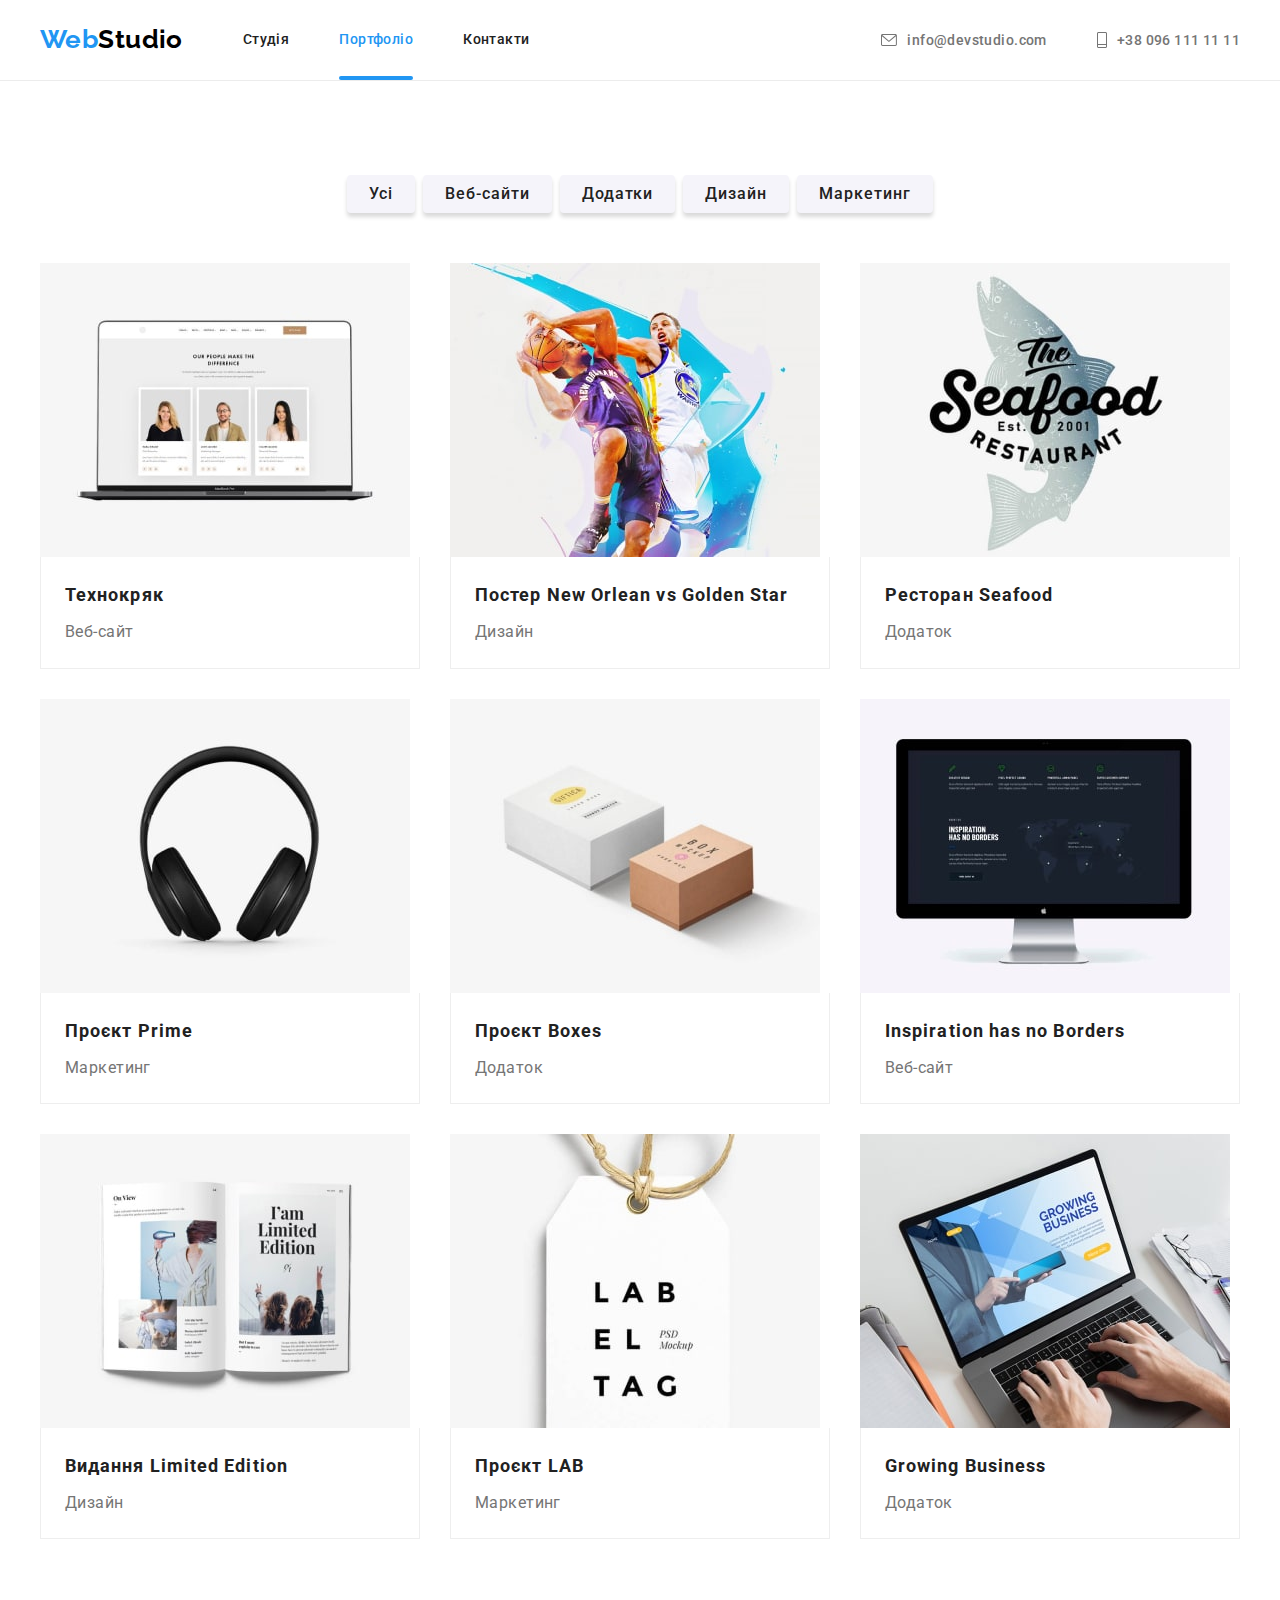
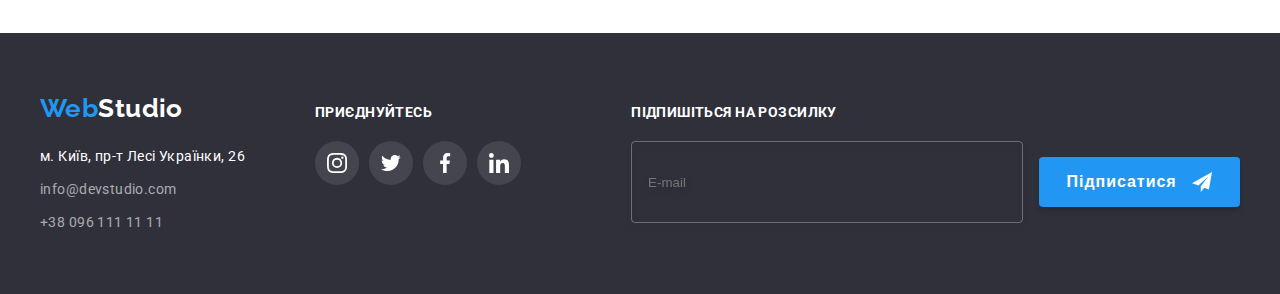
==== portfolio.html @ 8404b249 "copy file from  goit-markup-hw-06" ====
<!DOCTYPE html>
<html lang="uk">
  <head>
    <meta charset="UTF-8" />
    <meta http-equiv="X-UA-Compatible" content="IE=edge" />
    <meta name="viewport" content="width=device-width, initial-scale=1.0" />
    <title>WebStudio</title>
    <link rel="preconnect" href="https://fonts.googleapis.com" />
    <link rel="preconnect" href="https://fonts.gstatic.com" crossorigin />
    <link
      href="https://fonts.googleapis.com/css2?family=Raleway:wght@700&family=Roboto:wght@400;500;700;900&display=swap"
      rel="stylesheet"
    />
    <link
      rel="stylesheet"
      href="https://cdnjs.cloudflare.com/ajax/libs/modern-normalize/1.1.0/modern-normalize.min.css"
      integrity="sha512-wpPYUAdjBVSE4KJnH1VR1HeZfpl1ub8YT/NKx4PuQ5NmX2tKuGu6U/JRp5y+Y8XG2tV+wKQpNHVUX03MfMFn9Q=="
      crossorigin="anonymous"
      referrerpolicy="no-referrer"
    />
    <link rel="stylesheet" href="./css/styles.css" />
  </head>

  <body>
    <header class="header">
      <div class="container main-nav">
        <nav class="nav">
          <a class="logo" lang="en" href="./index.html"><span class="accent">Web</span>Studio</a>
          <ul class="nav-list list">
            <li class="item"><a class="link" href="./index.html">Студія</a></li>
            <li class="item"><a class="link current" href="./portfolio.html">Портфоліо</a></li>
            <li class="item"><a class="link" href="#">Контакти</a></li>
          </ul>
        </nav>
        <ul class="contact list">
          <li>
            <a class="mail link" href="mailto:info@devstudio.com">
              <svg class="icon" width="16" height="12">
                <use href="./images/icons.svg#icon-mail"></use>
              </svg>
              info@devstudio.com</a
            >
          </li>
          <li>
            <a class="phone link" href="tel:+380961111111">
              <svg class="icon" width="10" height="16">
                <use href="./images/icons.svg#icon-phone"></use>
              </svg>
              +38 096 111 11 11</a
            >
          </li>
        </ul>
      </div>
    </header>

    <main>
      <section class="section project">
        <div class="container">
          <h1 class="visually-hidden">Наші проекти</h1>
          <ul class="list filter">
            <li class="item"><button class="button" type="button">Усі</button></li>
            <li class="item"><button class="button" type="button">Веб-сайти</button></li>
            <li class="item"><button class="button" type="button">Додатки</button></li>
            <li class="item"><button class="button" type="button">Дизайн</button></li>
            <li class="item"><button class="button" type="button">Маркетинг</button></li>
          </ul>

          <ul class="examples list">
            <li class="item-card">
              <a class="link" href="#">
                <div class="thumb">
                  <img class="image" src="./images/project1-site.jpg" alt="Веб-сайт на ноутбуці" />
                  <div class="overlay">
                    <p class="about">
                      Ресурс пропонує комплексні пропозиції з різним рівнем функціоналу та сервісів.
                      Все це дозволить відвідувачу отримати вичерпні відомості про компанію чи
                      приватну особу.
                    </p>
                  </div>
                </div>
                <div class="descr">
                  <h2 class="subtitle">Технокряк</h2>
                  <p class="text">Веб-сайт</p>
                </div>
              </a>
            </li>
            <li class="item-card">
              <a class="link" href="#">
                <div class="thumb">
                  <img
                    class="image"
                    src="./images/project2-design.jpg"
                    alt="Два баскетболісти"
                    width="370"
                  />
                  <div class="overlay">
                    <p class="about">
                      Ресурс пропонує комплексні пропозиції з різним рівнем функціоналу та сервісів.
                      Все це дозволить відвідувачу отримати вичерпні відомості про компанію чи
                      приватну особу.
                    </p>
                  </div>
                </div>
                <div class="descr">
                  <h2 class="subtitle">Постер New Orlean vs Golden Star</h2>
                  <p class="text">Дизайн</p>
                </div>
              </a>
            </li>
            <li class="item-card">
              <a class="link" href="#">
                <div class="thumb">
                  <img
                    class="image"
                    src="./images/project3-app.jpg"
                    alt="Логотип ресторану морська їжа"
                    width="370"
                  />
                  <div class="overlay">
                    <p class="about">
                      Ресурс пропонує комплексні пропозиції з різним рівнем функціоналу та сервісів.
                      Все це дозволить відвідувачу отримати вичерпні відомості про компанію чи
                      приватну особу.
                    </p>
                  </div>
                </div>
                <div class="descr">
                  <h2 class="subtitle">Ресторан Seafood</h2>
                  <p class="text">Додаток</p>
                </div>
              </a>
            </li>
            <li class="item-card">
              <a class="link" href="#">
                <div class="thumb">
                  <img
                    class="image"
                    src="./images/project4-marketing.jpg"
                    alt="чорні повнорозмірні навушники"
                    width="370"
                  />
                  <div class="overlay">
                    <p class="about">
                      Ресурс пропонує комплексні пропозиції з різним рівнем функціоналу та сервісів.
                      Все це дозволить відвідувачу отримати вичерпні відомості про компанію чи
                      приватну особу.
                    </p>
                  </div>
                </div>
                <div class="descr">
                  <h2 class="subtitle">Проєкт Prime</h2>
                  <p class="text">Маркетинг</p>
                </div>
              </a>
            </li>
            <li class="item-card">
              <a class="link" href="#">
                <div class="thumb">
                  <img
                    class="image"
                    src="./images/project5-app.jpg"
                    alt="Дві коробки, біла та коричнева"
                    width="370"
                  />
                  <div class="overlay">
                    <p class="about">
                      Ресурс пропонує комплексні пропозиції з різним рівнем функціоналу та сервісів.
                      Все це дозволить відвідувачу отримати вичерпні відомості про компанію чи
                      приватну особу.
                    </p>
                  </div>
                </div>
                <div class="descr">
                  <h2 class="subtitle">Проєкт Boxes</h2>
                  <p class="text">Додаток</p>
                </div>
              </a>
            </li>
            <li class="item-card">
              <a class="link" href="#">
                <div class="thumb">
                  <img
                    class="image"
                    src="./images/project6-site.jpg"
                    alt=" Компьюторний монітор"
                    width="370"
                  />
                  <div class="overlay">
                    <p class="about">
                      Ресурс пропонує комплексні пропозиції з різним рівнем функціоналу та сервісів.
                      Все це дозволить відвідувачу отримати вичерпні відомості про компанію чи
                      приватну особу.
                    </p>
                  </div>
                </div>
                <div class="descr">
                  <h2 class="subtitle">Inspiration has no Borders</h2>
                  <p class="text">Веб-сайт</p>
                </div>
              </a>
            </li>
            <li class="item-card">
              <a class="link" href="#">
                <div class="thumb">
                  <img
                    class="image"
                    src="./images/project7-design.jpg"
                    alt="Відкритий журнал"
                    width="370"
                  />
                  <div class="overlay">
                    <p class="about">
                      Ресурс пропонує комплексні пропозиції з різним рівнем функціоналу та сервісів.
                      Все це дозволить відвідувачу отримати вичерпні відомості про компанію чи
                      приватну особу.
                    </p>
                  </div>
                </div>
                <div class="descr">
                  <h2 class="subtitle">Видання Limited Edition</h2>
                  <p class="text">Дизайн</p>
                </div>
              </a>
            </li>
            <li class="item-card">
              <a class="link" href="#">
                <div class="thumb">
                  <img
                    class="image"
                    src="./images/project8-marketing.jpg"
                    alt="Стилізана бирка для одягу"
                    width="370"
                  />
                  <div class="overlay">
                    <p class="about">
                      Ресурс пропонує комплексні пропозиції з різним рівнем функціоналу та сервісів.
                      Все це дозволить відвідувачу отримати вичерпні відомості про компанію чи
                      приватну особу.
                    </p>
                  </div>
                </div>
                <div class="descr">
                  <h2 class="subtitle">Проєкт LAB</h2>
                  <p class="text">Маркетинг</p>
                </div>
              </a>
            </li>
            <li class="item-card">
              <a class="link" href="#">
                <div class="thumb">
                  <img
                    class="image"
                    src="./images/project9-app.jpg"
                    alt="Фото двох кисть руки працюючих за ноубуком"
                    width="370"
                  />
                  <div class="overlay">
                    <p class="about">
                      Ресурс пропонує комплексні пропозиції з різним рівнем функціоналу та сервісів.
                      Все це дозволить відвідувачу отримати вичерпні відомості про компанію чи
                      приватну особу.
                    </p>
                  </div>
                </div>
                <div class="descr">
                  <h2 class="subtitle">Growing Business</h2>
                  <p class="text">Додаток</p>
                </div>
              </a>
            </li>
          </ul>
        </div>
      </section>
    </main>

    <footer class="footer">
      <div class="container footer-inner">
        <div class="footer-left">
          <a class="logo" lang="en" href="./index.html"><span class="accent">Web</span>Studio</a>
          <address>
            <ul class="list">
              <li class="item">
                <a
                  class="location link"
                  href="https://goo.gl/maps/CPtrU1FHBa2aNyZL9"
                  target="_blank"
                  rel="noopener noreferrer nofollow"
                  >м. Київ, пр-т Лесі Українки, 26</a
                >
              </li>
              <li class="item">
                <a class="communication link" href="mailto:info@devstudio.com"
                  >info@devstudio.com</a
                >
              </li>
              <li class="item">
                <a class="communication link" href="tel:+380961111111">+38 096 111 11 11</a>
              </li>
            </ul>
          </address>
        </div>
        <div class="footer-middle">
          <b class="appeal">Приєднуйтесь</b>
          <ul class="footer-socials list">
            <li class="socials-item">
              <a class="socials-link" href="#">
                <svg class="icon" width="20" height="20">
                  <use href="./images/icons.svg#icon-instagram"></use>
                </svg>
              </a>
            </li>
            <li class="socials-item">
              <a class="socials-link" href="#">
                <svg class="icon" width="20" height="20">
                  <use href="./images/icons.svg#icon-twiter"></use>
                </svg>
              </a>
            </li>
            <li class="socials-item">
              <a class="socials-link" href="#">
                <svg class="icon" width="20" height="20">
                  <use href="./images/icons.svg#icon-facebook"></use>
                </svg>
              </a>
            </li>
            <li class="socials-item">
              <a class="socials-link" href="#">
                <svg class="icon" width="20" height="20">
                  <use href="./images/icons.svg#icon-linkedin"></use>
                </svg>
              </a>
            </li>
          </ul>
        </div>
        <div class="footer-right">
          <b class="appeal">Підпишіться на розсилку</b>

          <form name="signup_form" autocomplete="on">
            <label for="user_email">
              <input class="input" type="email" name="email" placeholder="E-mail" />
            </label>
            <button class="button" type="submit">
              Підписатися
              <svg class="icon" width="20" height="20">
                <use href="./images/icons.svg#icon-telegram"></use>
              </svg>
            </button>
          </form>
        </div>
      </div>
    </footer>
    <script src="./js/modal.js"></script>
  </body>
</html>
---- css/styles.css ----
:root {
    --primary-text-color: #757575;
    --title-text-color: #212121;
    --accent-color: #2196f3;
    --hero-btn-active: #188CE8;
    --secondary-bg-color: #2f303a;
    --primary-color: #ffffff;
    --logo-header-color: #000000;
    --portfolio-bg-btn-color: #F5F4FA;
    --examples-border: #eeeeee;
    --header-border-color: #ececec;
    --socials-bg: #AFB1B8;
    --footer-communication-color: rgba(255, 255, 255, .6);
    --timing-function: 250ms cubic-bezier(0.4, 0, 0.2, 1);
}

body {
    margin: 0;

    font-family: 'Roboto', sans-serif;
    font-size: 14px;
    color: var(--primary-text-color);
    letter-spacing: 0.03em;
    background-color: var(--primary-color);
}

h1,
h2,
h3,
p {
    margin-top: 0;
    margin-bottom: 0;
}

address {
    font-style: normal;
}

button {
    cursor: pointer;
}

.section {
    padding-top: 94px;
    padding-bottom: 94px;
}

.list {
    margin: 0;
    padding-left: 0;
    list-style: none;
}

.title {
    text-align: center;
    color: var(--title-text-color);
}

.link {
    text-decoration: none;
}

.image {
    display: block;
    max-width: 100%;
    height: auto;
}

.container {
    max-width: 1200px;
    margin: 0 auto;
    padding: 0 15px;
}

.features .item:not(:last-child),
.occupation .item:not(:last-child),
.team .item:not(:last-child) {
    margin-right: 30px;
}

/* ----------HEADER----------- */

.header {
    border-bottom: 1px solid var(--header-border-color);
}

.header .main-nav {
    display: flex;
    align-items: center;
}

.header .nav {
    display: flex;
    align-items: center;
}

.logo {
    text-decoration: none;
    font-family: 'Raleway', sans-serif;
    font-weight: 700;
    font-size: 26px;
    line-height: 1.2;
}

.header .logo {
    padding-top: 24px;
    padding-bottom: 25px;
    margin-right: 60px;

    color: var(--logo-header-color);
}


.accent {
    color: var(--accent-color);
}

.header .nav-list {
    display: flex;
}

.header .item:not(:first-child) {
    padding-left: 50px;
}

.nav-list .link {
    display: block;
    padding: 32px 0;

    line-height: 1.14;
    font-weight: 500;
    color: var(--title-text-color);
    transition: color var(--timing-function);
}

.nav-list .link:hover,
.nav-list .link:focus {
    color: var(--accent-color);
}

.link.current {
    position: relative;
    color: var(--accent-color);
}

.link.current::after {
    position: absolute;
    left: 0;
    bottom: 0;
    content: '';
    width: 100%;
    height: 4px;
    background-color: var(--accent-color);
    border-radius: 2px;
}

.contact.list {
    display: flex;
    margin-left: auto;
    align-items: center;

}

.contact .mail {
    margin-right: 50px;
}

.mail>.icon,
.phone>.icon {
    margin-right: 10px;
    fill: currentColor;
}

.contact .link {
    display: flex;
    align-items: center;
    padding: 32px 0;

    font-weight: 500;
    color: var(--primary-text-color);
    text-decoration: none;
    transition: color var(--timing-function);
}

.contact .link:hover,
.contact .link:focus {
    color: var(--accent-color);

}

/* -----------HERO----------- */

.background {
    text-align: center;
    margin: 0 auto;
    padding-top: 200px;
    padding-bottom: 200px;
    max-width: 1600px;
    height: 600px;
    background-color: var(--secondary-bg-color);
    background-image: linear-gradient(rgba(47, 48, 58, 0.4), rgba(47, 48, 58, 0.4)), url("../images/hero-img.jpg");
    background-repeat: no-repeat;
    background-position: center;
    background-size: cover;
}

.hero-title {
    margin: 0 auto;
    margin-bottom: 30px;
    max-width: 698px;
    font-weight: 900;
    font-size: 44px;
    line-height: 1.4;

    letter-spacing: 0.06em;
    text-transform: uppercase;
    color: var(--primary-color);
}

.hero .button {
    display: inline-block;
    padding: 10px 32px;
    min-width: 216px;
    text-align: center;
    font-family: inherit;
    font-size: 16px;
    color: var(--primary-color);
    background-color: var(--accent-color);
    border-radius: 4px;
    border: none;
    transition: background-color var(--timing-function), box-shadow var(--timing-function);
}

.button:hover,
.button:focus {
    background-color: var(--hero-btn-active);
    box-shadow: 0px 4px 4px rgba(0, 0, 0, 0.15);

}

/* -------------FEATURES------------- */

.visually-hidden {
    position: absolute;
    white-space: nowrap;
    width: 1px;
    height: 1px;
    overflow: hidden;
    border: 0;
    padding: 0;
    clip: rect(0 0 0 0);
    clip-path: inset(50%);
    margin: -1px;
}


.features .list {
    display: flex;
}

.features .item {
    width: 270px;
}

.features .icon-bg {
    margin-bottom: 30px;
    padding: 25px 100px;
    background-color: var(--portfolio-bg-btn-color);
    border-radius: 4px;
}

.subtitle {
    color: var(--title-text-color);
}

.features .subtitle {
    margin-bottom: 10px;

    font-size: 14px;
    font-weight: 700;
    line-height: 1.14;
    text-transform: uppercase;
}

.features .text {
    line-height: 1.71;
}

/* -------OCCUPATION---------------- */
.section.occupation {
    padding-top: 0;
}

.occupation .title {
    margin-bottom: 50px;

    font-weight: 700;
    font-size: 36px;
    line-height: 1.17;
}

.occupation .list {
    display: flex;
}

.occupation-thumb {
    position: relative;
    display: flex;
    justify-content: center;
}

.occupation-label {
    width: 100%;
    position: absolute;
    bottom: 0;
    padding-top: 27px;
    padding-bottom: 27px;
    text-align: center;
    font-weight: 700;
    font-size: 14px;
    line-height: 1.14;
    text-transform: uppercase;
    color: var(--primary-color);
    background-color: rgba(47, 48, 58, 0.8);

}


/* -----------TEAM----------------- */
.section.team {
    background-color: var(--portfolio-bg-btn-color);
}

.team .list {
    display: flex;
}

.team .image {
    margin-bottom: 30px;
}

.team .item {
    box-shadow: 0px 1px 3px rgba(0, 0, 0, 0.12), 0px 1px 1px rgba(0, 0, 0, 0.14), 0px 2px 1px rgba(0, 0, 0, 0.2);
    border-radius: 0px 0px 4px 4px;
    background-color: var(--primary-color);
}


.team .title {
    margin-bottom: 50px;

    font-size: 36px;
    font-weight: 700;
    line-height: 1.17;
    text-align: center;
    color: var(--title-text-color);
}

.team .subtitle {
    margin-bottom: 10px;

    font-weight: 500;
    font-size: 16px;
    line-height: 1.19;
    text-align: center;
}

.team .text {
    margin-bottom: 16px;

    font-size: 16px;
    line-height: 1.19;
    text-align: center;
}

.socials.list {
    padding-bottom: 30px;
    justify-content: center;
    gap: 10px;
}

.socials-item {
    width: 44px;
    height: 44px;
}

.socials-link {
    display: flex;
    justify-content: center;
    align-items: center;
    width: 100%;
    height: 100%;
    border-radius: 50%;
    transition: background-color var(--timing-function);
}

.socials-link:hover,
.socials-link:focus {
    background-color: var(--accent-color)
}

.socials .icon {
    fill: var(--socials-bg);
    transition: fill var(--timing-function);
}

.socials-link:hover .icon,
.socials-link:focus .icon {
    fill: var(--primary-color);
}

/* --------------CLIENTS------------------ */
.client-title {
    display: block;
    margin-bottom: 50px;
    font-weight: 700;
    font-size: 36px;
    line-height: 1.17;
    text-align: center;
    letter-spacing: 0.03em;

    color: var(--title-text-color)
}

.client-list {
    display: flex;
    gap: 30px;
}

.client .item {
    width: calc((100% - 150px) / 6);
    height: 90px;
}

.client .link {
    display: flex;
    width: 100%;
    height: 100%;
    align-items: center;
    justify-content: center;
    color: var(--socials-bg);
    border: 1px solid var(--socials-bg);
    border-radius: 4px;
    transition: color var(--timing-function),
        border var(--timing-function);
}

.client .link:hover,
.client .link:focus {
    color: var(--accent-color);
    border: 1px solid var(--accent-color);
}

.client .icon {
    display: block;
    fill: currentColor;
}

/* -----------FOOTER-------------- */
.footer {
    padding-top: 60px;
    padding-bottom: 60px;

    background-color: var(--secondary-bg-color);
}

.footer-inner {
    display: flex;
    align-items: baseline;
}

.footer .footer-left {
    margin-right: 70px;
}

.footer .logo {
    display: inline-block;
    margin-bottom: 20px;

    color: var(--primary-color);
}

.footer .link {
    transition: color var(--timing-function);
}

.footer .link:hover,
.footer .link:focus {
    color: var(--accent-color);
}

.footer .item:not(:last-child) {
    display: block;
    margin-bottom: 9px;
}

.location {
    line-height: 1.71;
    color: var(--primary-color);
}

.communication {
    line-height: 1.71;
    color: var(--footer-communication-color);
}

/* -------FOOTER-MIDDLE-------- */

.appeal {
    display: block;
    margin-bottom: 20px;
    line-height: 1.14;
    text-transform: uppercase;

    color: var(--primary-color)
}

.footer-socials {
    display: flex;
    padding-bottom: 0;
    gap: 10px;
}

.footer-socials .socials-link {
    background-color: rgba(255, 255, 255, .1);
    transition: background-color var(--timing-function);
}

.footer-socials .socials-link:hover,
.footer-socials .socials-link:focus {
    background-color: var(--accent-color);
}

.footer-socials .icon {
    fill: var(--primary-color);
}

/* ----------FOOTER-RIGHT--------------- */

.footer-right {
    margin-left: auto;
}

.footer-right .input {
    margin-right: 12px;
    padding: 15px 16px;
    width: 358px;
    height: 50px;
    background-color: transparent;
    color: var(--primary-color);
    border: 1px solid rgba(255, 255, 255, 0.3);
    filter: drop-shadow(0px 4px 4px rgba(0, 0, 0, 0.15));
    border-radius: 4px;
}

.button {
    display: inline-block;
    align-items: center;
    padding: 10px 28px;
    font-weight: 700;
    font-size: 16px;
    line-height: calc(30 / 16);
    letter-spacing: 0.06em;

    color: var(--primary-color);
    background: var(--accent-color);
    box-shadow: 0px 4px 4px rgba(0, 0, 0, 0.15);
    border-radius: 4px;
    border: none;
}

.footer-right .icon {
    margin-left: 10px;
    transform: translateY(25%);
}

/* -----------Portfolio---------- */
.project .filter {
    display: flex;
    justify-content: center;
    margin-bottom: 50px;
}

.project .item:not(:first-child) {
    margin-left: 8px;
}

.project .button {
    padding: 6px 22px;

    font-family: inherit;
    font-weight: 500;
    font-size: 16px;
    line-height: 1.63;
    text-align: center;
    color: var(--title-text-color);
    border-radius: 4px;
    border: none;
    background-color: var(--portfolio-bg-btn-color);
    transition: background-color var(--timing-function), color var(--timing-function), box-shadow var(--timing-function);
}

.project .button:hover,
.project .button:focus {
    color: var(--primary-color);
    background-color: var(--accent-color);
    box-shadow: 0px 3px 1px rgba(0, 0, 0, 0.1), 0px 1px 2px rgba(0, 0, 0, 0.08), 0px 2px 2px rgba(0, 0, 0, 0.12);
}

.project .examples {
    display: flex;
    flex-wrap: wrap;
    gap: 30px;
}

.project .item-card {
    flex-basis: calc((100% - 60px) / 3)
}

/* ----------------EXAMPLES------------------- */

.examples .link {
    transition: box-shadow var(--timing-function);
}

.examples .link:hover,
.examples .link:focus {
    display: block;
    box-shadow: 0px 1px 1px rgba(0, 0, 0, 0.12), 0px 4px 4px rgba(0, 0, 0, 0.06), 1px 4px 6px rgba(0, 0, 0, 0.16);
}

.examples .thumb {
    position: relative;
    width: 370px;
    height: 294px;
    overflow: hidden;
}


.examples .overlay {
    display: inline-block;
    position: absolute;
    top: 0;
    left: 0;
    padding: 63px 24px;
    width: 100%;
    height: 100%;
    background-color: rgba(33, 150, 243, 0.9);
    transform: translateY(101%);
    transition: transform var(--timing-function);
}

.link:hover .overlay,
.link:focus .overlay {
    transform: translateY(0);
}

.examples .about {
    font-weight: 400;
    font-size: 18px;
    line-height: 1.56;
    color: var(--primary-color);
}

.examples .descr {
    padding: 20px 24px;

    border-left: 1px solid var(--examples-border);
    border-right: 1px solid var(--examples-border);
    border-bottom: 1px solid var(--examples-border);
}


.examples .subtitle {
    margin-bottom: 4px;

    font-weight: 700;
    font-size: 18px;
    line-height: 2;
    letter-spacing: 0.06em;
}

.examples .text {

    font-size: 16px;
    line-height: 1.9;
    color: var(--primary-text-color);
}

/* -----------MODAL---------------  */

.backdrop.is-hidden {
    opacity: 0;
    pointer-events: none;
}

.backdrop {
    position: fixed;
    top: 0;
    right: 0;
    width: 100%;
    height: 100%;
    background: rgba(0, 0, 0, 0.2);
    opacity: 1;
    transition: opacity var(--timing-function);
}

.backdrop.is-hidden .modal {
    transform: scale(1.1) translate(-50%, -50%);
}

.modal {
    position: absolute;
    top: 50%;
    left: 50%;
    width: 528px;
    height: 581px;
    padding: 40px 40px;
    background: var(--primary-color);
    box-shadow: 0px 1px 3px rgba(0, 0, 0, 0.12), 0px 1px 1px rgba(0, 0, 0, 0.14), 0px 2px 1px rgba(0, 0, 0, 0.2);
    border-radius: 4px;
    transform: scale(1) translate(-50%, -50%);
    transition: transform var(--timing-function);
}

.modal .close {
    position: absolute;
    top: 8px;
    right: 8px;
    display: flex;
    justify-content: center;
    align-items: center;
    padding: 0;
    width: 30px;
    height: 30px;
    background-color: var(--primary-color);
    border: 1px solid rgba(0, 0, 0, 0.1);
    border-radius: 50%;
    transition: fill var(--timing-function);
}

.modal .close:hover,
.modal .close:focus {
    fill: var(--accent-color);
}

/* ----------------FORM---------------- */

.form-group {
    margin-bottom: 30px;
}

.form-title {
    margin-bottom: 12px;
    font-weight: 700;
    font-size: 20px;
    line-height: 1.15;
    text-align: center;
    color: var(--title-text-color);
}

.form-field {
    display: flex;
    flex-direction: column;
    position: relative;
    margin-bottom: 10px;
    font-weight: 400;
    font-size: 12px;
    line-height: 1.17;
    letter-spacing: 0.01em;
}

.form-field:nth-child(5) {
    margin-bottom: 0;
}

.form-field .input {
    margin-top: 4px;

    padding: 11px 42px;
    width: 448px;
    height: 40px;
    outline: none;
    border: 1px solid rgba(33, 33, 33, 0.2);
    fill: var(--accent-color);
    border-radius: 4px;
    transition: border var(--timing-function);
}

.form-field .input:hover,
.form-field .input:focus {
    border: 1px solid var(--accent-color);
}

.form-field .modal-textaria {
    padding: 12px 16px;
    height: 120px;
    resize: none;
}

.form-field .icon {
    position: absolute;
    top: 29px;
    left: 12px;
    display: inline-block;
    fill: var(--title-text-color);
    transition: fill var(--timing-function);
}

.form-field .input:hover~.icon,
.form-field .input:focus~.icon {
    fill: var(--accent-color);
}

.form .check {
    position: absolute;
    white-space: nowrap;
    width: 1px;
    height: 1px;
    overflow: hidden;
    border: 0;
    padding: 0;
    clip: rect(0 0 0 0);
    clip-path: inset(50%);
    margin: -1px;
}

.form-field-policy {
    display: flex;
    align-items: center;
    justify-content: center;
    margin: 0 auto;
    margin-top: 20px;
}

.check+.icon {
    display: inline-block;
    margin-right: 7px;
    border-radius: 2px;
    border: 2px solid var(--title-text-color);
    transition: border var(--timing-function), background-color var(--timing-function);
}

.check:checked+.icon {
    border-radius: 2px;
    border: 2px solid var(--accent-color);
    background-color: var(--accent-color);
}

.link-policy {
    margin-left: 7px;
    color: var(--accent-color);
}

.modal-btn {
    display: block;
    cursor: pointer;
    margin: 0 auto;
    padding: 10px 52px;
    font-weight: 700;
    font-size: 16px;
    line-height: 1.88;
    letter-spacing: 0.06em;

    color: var(--primary-color);
    background-color: var(--accent-color);
    box-shadow: 0px 4px 4px rgba(0, 0, 0, 0.15);
    border-radius: 4px;
    border: none;
    transition: background-color var(--timing-function), box-shadow var(--timing-function);
}

.modal-btn:hover,
.modal-btn:focus {
    background-color: var(--hero-btn-active);
    box-shadow: 0px 4px 4px rgba(0, 0, 0, 0.15);
}
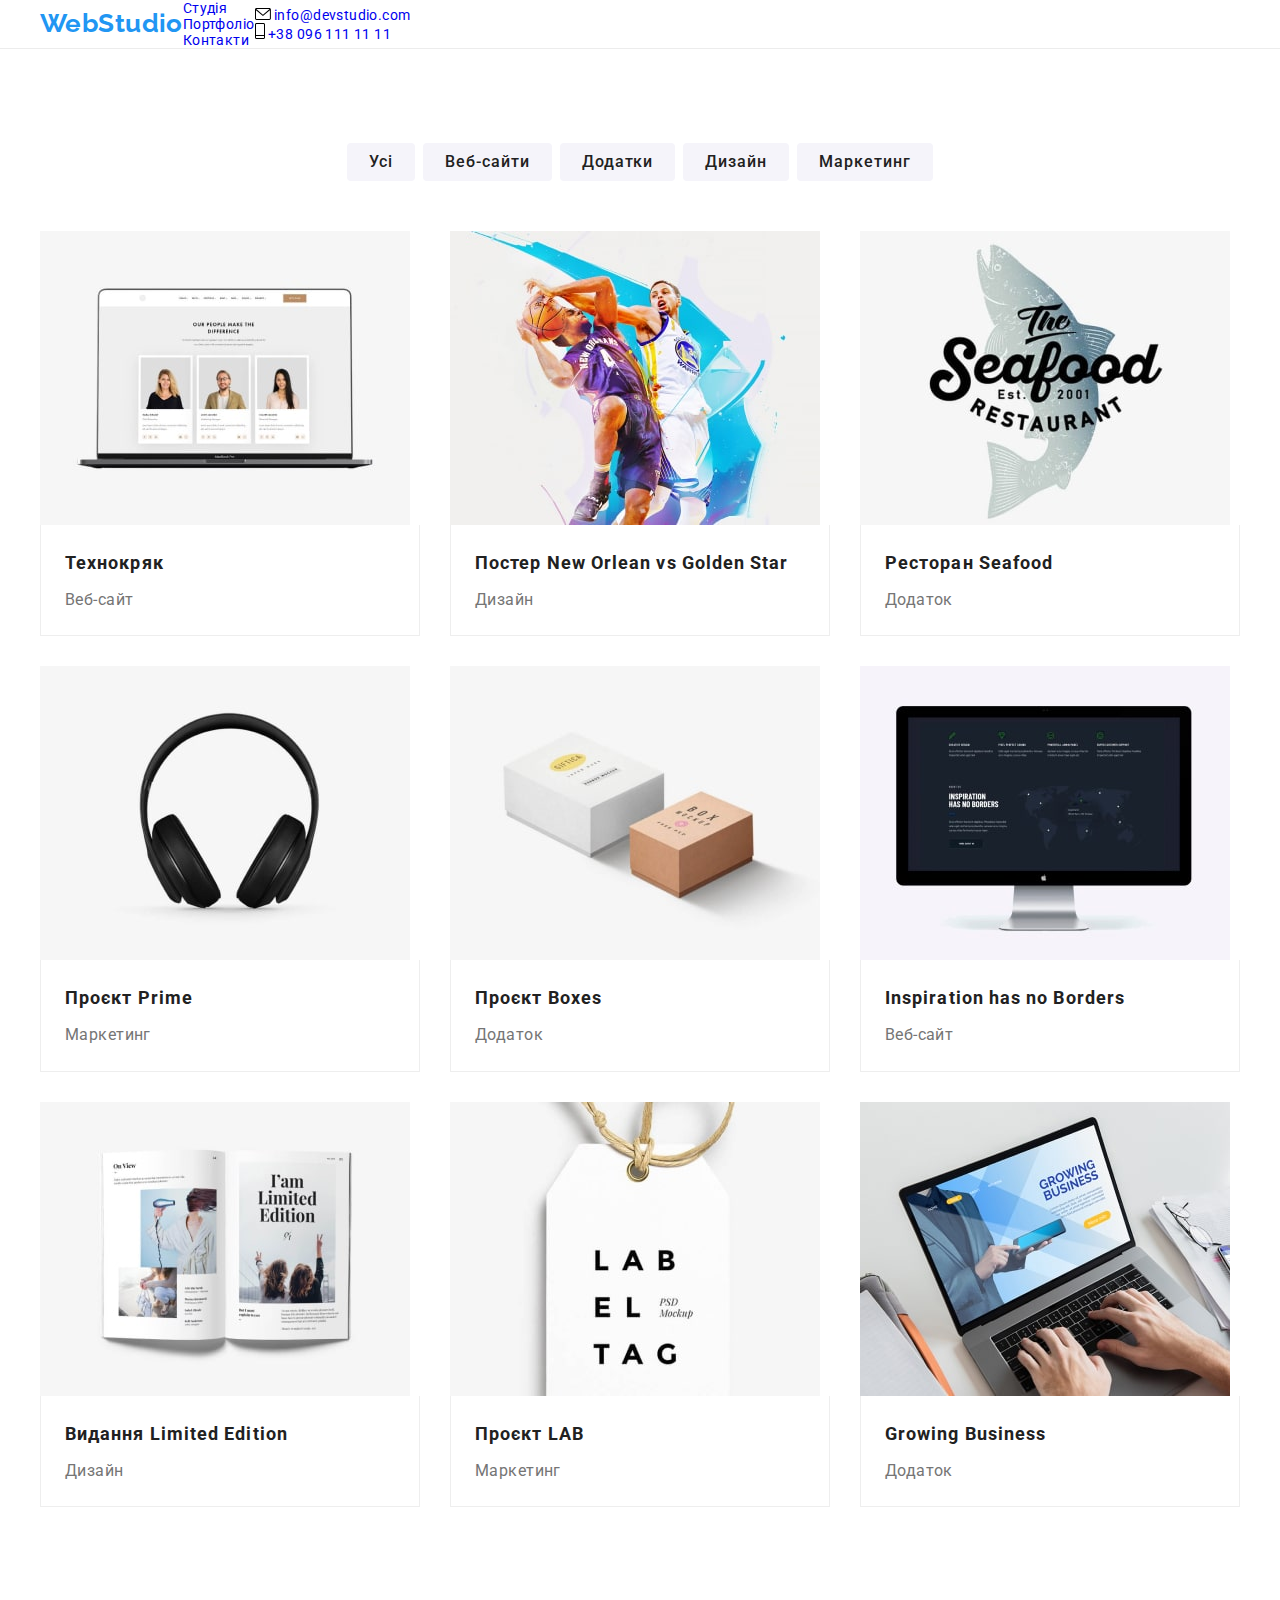
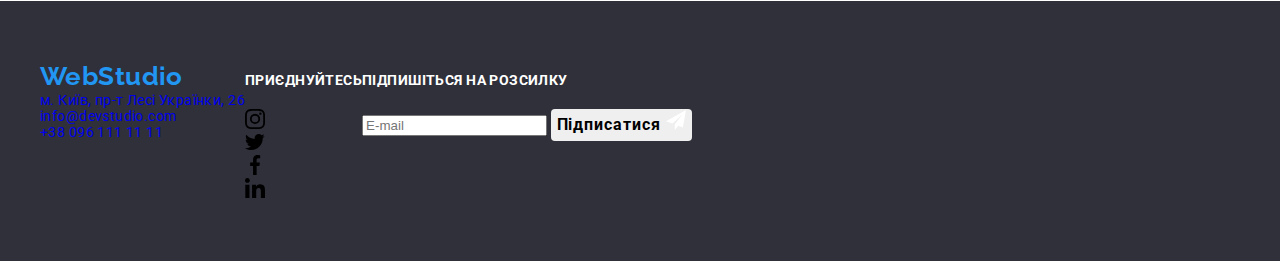
==== commit 71aa293d: "add style new BEM class" ====
--- a/portfolio.html
+++ b/portfolio.html
@@ -18,6 +18,7 @@
       crossorigin="anonymous"
       referrerpolicy="no-referrer"
     />
+    <link rel="stylesheet" href="./css/main.min.css" />
     <link rel="stylesheet" href="./css/styles.css" />
   </head>
 
@@ -57,214 +58,230 @@
       <section class="section project">
         <div class="container">
           <h1 class="visually-hidden">Наші проекти</h1>
-          <ul class="list filter">
-            <li class="item"><button class="button" type="button">Усі</button></li>
-            <li class="item"><button class="button" type="button">Веб-сайти</button></li>
-            <li class="item"><button class="button" type="button">Додатки</button></li>
-            <li class="item"><button class="button" type="button">Дизайн</button></li>
-            <li class="item"><button class="button" type="button">Маркетинг</button></li>
+          <ul class="project__list list filter">
+            <li class="project__item item">
+              <button class="project__button button" type="button">Усі</button>
+            </li>
+            <li class="project__item item">
+              <button class="project__button button" type="button">Веб-сайти</button>
+            </li>
+            <li class="project__item item">
+              <button class="project__button button" type="button">Додатки</button>
+            </li>
+            <li class="project__item item">
+              <button class="project__button button" type="button">Дизайн</button>
+            </li>
+            <li class="project__item item">
+              <button class="project__button button" type="button">Маркетинг</button>
+            </li>
           </ul>
 
-          <ul class="examples list">
-            <li class="item-card">
-              <a class="link" href="#">
-                <div class="thumb">
-                  <img class="image" src="./images/project1-site.jpg" alt="Веб-сайт на ноутбуці" />
-                  <div class="overlay">
-                    <p class="about">
-                      Ресурс пропонує комплексні пропозиції з різним рівнем функціоналу та сервісів.
-                      Все це дозволить відвідувачу отримати вичерпні відомості про компанію чи
-                      приватну особу.
-                    </p>
-                  </div>
-                </div>
-                <div class="descr">
-                  <h2 class="subtitle">Технокряк</h2>
-                  <p class="text">Веб-сайт</p>
-                </div>
-              </a>
-            </li>
-            <li class="item-card">
-              <a class="link" href="#">
-                <div class="thumb">
-                  <img
-                    class="image"
+          <ul class="project-examples__list examples list">
+            <li class="project-examples__item item-card">
+              <a class="project-examples__link link" href="#">
+                <div class="project-examples__thiumb thumb">
+                  <img
+                    class="project-examples__image image"
+                    src="./images/project1-site.jpg"
+                    alt="Веб-сайт на ноутбуці"
+                  />
+                  <div class="project-examples__overlay overlay">
+                    <p class="project-examples__about about">
+                      Ресурс пропонує комплексні пропозиції з різним рівнем функціоналу та сервісів.
+                      Все це дозволить відвідувачу отримати вичерпні відомості про компанію чи
+                      приватну особу.
+                    </p>
+                  </div>
+                </div>
+                <div class="project-examples__descr descr">
+                  <h2 class="project-examples__subtitle subtitle">Технокряк</h2>
+                  <p class="project-examples__text text">Веб-сайт</p>
+                </div>
+              </a>
+            </li>
+            <li class="project-examples__item item-card">
+              <a class="project-examples__link link" href="#">
+                <div class="project-examples__thiumb thumb">
+                  <img
+                    class="project-examples__image image"
                     src="./images/project2-design.jpg"
                     alt="Два баскетболісти"
                     width="370"
                   />
-                  <div class="overlay">
-                    <p class="about">
-                      Ресурс пропонує комплексні пропозиції з різним рівнем функціоналу та сервісів.
-                      Все це дозволить відвідувачу отримати вичерпні відомості про компанію чи
-                      приватну особу.
-                    </p>
-                  </div>
-                </div>
-                <div class="descr">
-                  <h2 class="subtitle">Постер New Orlean vs Golden Star</h2>
-                  <p class="text">Дизайн</p>
-                </div>
-              </a>
-            </li>
-            <li class="item-card">
-              <a class="link" href="#">
-                <div class="thumb">
-                  <img
-                    class="image"
+                  <div class="project-examples__overlay overlay">
+                    <p class="project-examples__about about">
+                      Ресурс пропонує комплексні пропозиції з різним рівнем функціоналу та сервісів.
+                      Все це дозволить відвідувачу отримати вичерпні відомості про компанію чи
+                      приватну особу.
+                    </p>
+                  </div>
+                </div>
+                <div class="project-examples__descr descr">
+                  <h2 class="project-examples__subtitle subtitle">
+                    Постер New Orlean vs Golden Star
+                  </h2>
+                  <p class="project-examples__text text">Дизайн</p>
+                </div>
+              </a>
+            </li>
+            <li class="project-examples__item item-card">
+              <a class="project-examples__link link" href="#">
+                <div class="project-examples__thiumb thumb">
+                  <img
+                    class="project-examples__image image"
                     src="./images/project3-app.jpg"
                     alt="Логотип ресторану морська їжа"
                     width="370"
                   />
-                  <div class="overlay">
-                    <p class="about">
-                      Ресурс пропонує комплексні пропозиції з різним рівнем функціоналу та сервісів.
-                      Все це дозволить відвідувачу отримати вичерпні відомості про компанію чи
-                      приватну особу.
-                    </p>
-                  </div>
-                </div>
-                <div class="descr">
-                  <h2 class="subtitle">Ресторан Seafood</h2>
-                  <p class="text">Додаток</p>
-                </div>
-              </a>
-            </li>
-            <li class="item-card">
-              <a class="link" href="#">
-                <div class="thumb">
-                  <img
-                    class="image"
+                  <div class="project-examples__overlay overlay">
+                    <p class="project-examples__about about">
+                      Ресурс пропонує комплексні пропозиції з різним рівнем функціоналу та сервісів.
+                      Все це дозволить відвідувачу отримати вичерпні відомості про компанію чи
+                      приватну особу.
+                    </p>
+                  </div>
+                </div>
+                <div class="project-examples__descr descr">
+                  <h2 class="project-examples__subtitle subtitle">Ресторан Seafood</h2>
+                  <p class="project-examples__text text">Додаток</p>
+                </div>
+              </a>
+            </li>
+            <li class="project-examples__item item-card">
+              <a class="project-examples__link link" href="#">
+                <div class="project-examples__thiumb thumb">
+                  <img
+                    class="project-examples__image image"
                     src="./images/project4-marketing.jpg"
                     alt="чорні повнорозмірні навушники"
                     width="370"
                   />
-                  <div class="overlay">
-                    <p class="about">
-                      Ресурс пропонує комплексні пропозиції з різним рівнем функціоналу та сервісів.
-                      Все це дозволить відвідувачу отримати вичерпні відомості про компанію чи
-                      приватну особу.
-                    </p>
-                  </div>
-                </div>
-                <div class="descr">
-                  <h2 class="subtitle">Проєкт Prime</h2>
-                  <p class="text">Маркетинг</p>
-                </div>
-              </a>
-            </li>
-            <li class="item-card">
-              <a class="link" href="#">
-                <div class="thumb">
-                  <img
-                    class="image"
+                  <div class="project-examples__overlay overlay">
+                    <p class="project-examples__about about">
+                      Ресурс пропонує комплексні пропозиції з різним рівнем функціоналу та сервісів.
+                      Все це дозволить відвідувачу отримати вичерпні відомості про компанію чи
+                      приватну особу.
+                    </p>
+                  </div>
+                </div>
+                <div class="project-examples__descr descr">
+                  <h2 class="project-examples__subtitle subtitle">Проєкт Prime</h2>
+                  <p class="project-examples__text text">Маркетинг</p>
+                </div>
+              </a>
+            </li>
+            <li class="project-examples__item item-card">
+              <a class="project-examples__link link" href="#">
+                <div class="project-examples__thiumb thumb">
+                  <img
+                    class="project-examples__image image"
                     src="./images/project5-app.jpg"
                     alt="Дві коробки, біла та коричнева"
                     width="370"
                   />
-                  <div class="overlay">
-                    <p class="about">
-                      Ресурс пропонує комплексні пропозиції з різним рівнем функціоналу та сервісів.
-                      Все це дозволить відвідувачу отримати вичерпні відомості про компанію чи
-                      приватну особу.
-                    </p>
-                  </div>
-                </div>
-                <div class="descr">
-                  <h2 class="subtitle">Проєкт Boxes</h2>
-                  <p class="text">Додаток</p>
-                </div>
-              </a>
-            </li>
-            <li class="item-card">
-              <a class="link" href="#">
-                <div class="thumb">
-                  <img
-                    class="image"
+                  <div class="project-examples__overlay overlay">
+                    <p class="project-examples__about about">
+                      Ресурс пропонує комплексні пропозиції з різним рівнем функціоналу та сервісів.
+                      Все це дозволить відвідувачу отримати вичерпні відомості про компанію чи
+                      приватну особу.
+                    </p>
+                  </div>
+                </div>
+                <div class="project-examples__descr descr">
+                  <h2 class="project-examples__subtitle subtitle">Проєкт Boxes</h2>
+                  <p class="project-examples__text text">Додаток</p>
+                </div>
+              </a>
+            </li>
+            <li class="project-examples__item item-card">
+              <a class="project-examples__link link" href="#">
+                <div class="project-examples__thiumb thumb">
+                  <img
+                    class="project-examples__image image"
                     src="./images/project6-site.jpg"
                     alt=" Компьюторний монітор"
                     width="370"
                   />
-                  <div class="overlay">
-                    <p class="about">
-                      Ресурс пропонує комплексні пропозиції з різним рівнем функціоналу та сервісів.
-                      Все це дозволить відвідувачу отримати вичерпні відомості про компанію чи
-                      приватну особу.
-                    </p>
-                  </div>
-                </div>
-                <div class="descr">
-                  <h2 class="subtitle">Inspiration has no Borders</h2>
-                  <p class="text">Веб-сайт</p>
-                </div>
-              </a>
-            </li>
-            <li class="item-card">
-              <a class="link" href="#">
-                <div class="thumb">
-                  <img
-                    class="image"
+                  <div class="project-examples__overlay overlay">
+                    <p class="project-examples__about about">
+                      Ресурс пропонує комплексні пропозиції з різним рівнем функціоналу та сервісів.
+                      Все це дозволить відвідувачу отримати вичерпні відомості про компанію чи
+                      приватну особу.
+                    </p>
+                  </div>
+                </div>
+                <div class="project-examples__descr descr">
+                  <h2 class="project-examples__subtitle subtitle">Inspiration has no Borders</h2>
+                  <p class="project-examples__text text">Веб-сайт</p>
+                </div>
+              </a>
+            </li>
+            <li class="project-examples__item item-card">
+              <a class="project-examples__link link" href="#">
+                <div class="project-examples__thiumb thumb">
+                  <img
+                    class="project-examples__image image"
                     src="./images/project7-design.jpg"
                     alt="Відкритий журнал"
                     width="370"
                   />
-                  <div class="overlay">
-                    <p class="about">
-                      Ресурс пропонує комплексні пропозиції з різним рівнем функціоналу та сервісів.
-                      Все це дозволить відвідувачу отримати вичерпні відомості про компанію чи
-                      приватну особу.
-                    </p>
-                  </div>
-                </div>
-                <div class="descr">
-                  <h2 class="subtitle">Видання Limited Edition</h2>
-                  <p class="text">Дизайн</p>
-                </div>
-              </a>
-            </li>
-            <li class="item-card">
-              <a class="link" href="#">
-                <div class="thumb">
-                  <img
-                    class="image"
+                  <div class="project-examples__overlay overlay">
+                    <p class="project-examples__about about">
+                      Ресурс пропонує комплексні пропозиції з різним рівнем функціоналу та сервісів.
+                      Все це дозволить відвідувачу отримати вичерпні відомості про компанію чи
+                      приватну особу.
+                    </p>
+                  </div>
+                </div>
+                <div class="project-examples__descr descr">
+                  <h2 class="project-examples__subtitle subtitle">Видання Limited Edition</h2>
+                  <p class="project-examples__text text">Дизайн</p>
+                </div>
+              </a>
+            </li>
+            <li class="project-examples__item item-card">
+              <a class="project-examples__link link" href="#">
+                <div class="project-examples__thiumb thumb">
+                  <img
+                    class="project-examples__image image"
                     src="./images/project8-marketing.jpg"
                     alt="Стилізана бирка для одягу"
                     width="370"
                   />
-                  <div class="overlay">
-                    <p class="about">
-                      Ресурс пропонує комплексні пропозиції з різним рівнем функціоналу та сервісів.
-                      Все це дозволить відвідувачу отримати вичерпні відомості про компанію чи
-                      приватну особу.
-                    </p>
-                  </div>
-                </div>
-                <div class="descr">
-                  <h2 class="subtitle">Проєкт LAB</h2>
-                  <p class="text">Маркетинг</p>
-                </div>
-              </a>
-            </li>
-            <li class="item-card">
-              <a class="link" href="#">
-                <div class="thumb">
-                  <img
-                    class="image"
+                  <div class="project-examples__overlay overlay">
+                    <p class="project-examples__about about">
+                      Ресурс пропонує комплексні пропозиції з різним рівнем функціоналу та сервісів.
+                      Все це дозволить відвідувачу отримати вичерпні відомості про компанію чи
+                      приватну особу.
+                    </p>
+                  </div>
+                </div>
+                <div class="project-examples__descr descr">
+                  <h2 class="project-examples__subtitle subtitle">Проєкт LAB</h2>
+                  <p class="project-examples__text text">Маркетинг</p>
+                </div>
+              </a>
+            </li>
+            <li class="project-examples__item item-card">
+              <a class="project-examples__link link" href="#">
+                <div class="project-examples__thiumb thumb">
+                  <img
+                    class="project-examples__image image"
                     src="./images/project9-app.jpg"
                     alt="Фото двох кисть руки працюючих за ноубуком"
                     width="370"
                   />
-                  <div class="overlay">
-                    <p class="about">
-                      Ресурс пропонує комплексні пропозиції з різним рівнем функціоналу та сервісів.
-                      Все це дозволить відвідувачу отримати вичерпні відомості про компанію чи
-                      приватну особу.
-                    </p>
-                  </div>
-                </div>
-                <div class="descr">
-                  <h2 class="subtitle">Growing Business</h2>
-                  <p class="text">Додаток</p>
+                  <div class="project-examples__overlay overlay">
+                    <p class="project-examples__about about">
+                      Ресурс пропонує комплексні пропозиції з різним рівнем функціоналу та сервісів.
+                      Все це дозволить відвідувачу отримати вичерпні відомості про компанію чи
+                      приватну особу.
+                    </p>
+                  </div>
+                </div>
+                <div class="project-examples__descr descr">
+                  <h2 class="project-examples__subtitle subtitle">Growing Business</h2>
+                  <p class="project-examples__text text">Додаток</p>
                 </div>
               </a>
             </li>
--- a/css/styles.css
+++ b/css/styles.css
@@ -12,6 +12,10 @@
     --socials-bg: #AFB1B8;
     --footer-communication-color: rgba(255, 255, 255, .6);
     --timing-function: 250ms cubic-bezier(0.4, 0, 0.2, 1);
+    --footer-socials-bg: rgba(255, 255, 255, .1);
+    --occupation-text-bg: rgba(47, 48, 58, 0.8);
+    --border-modal-close-btn: rgba(0, 0, 0, 0.1);
+    --button-box-shadow: 0px 4px 4px rgba(0, 0, 0, 0.15)
 }
 
 body {
@@ -36,8 +40,17 @@
     font-style: normal;
 }
 
-button {
+.button {
+    font-family: inherit;
+    font-weight: 700;
+    line-height: calc(30 / 16);
+    letter-spacing: 0.06em;
+    font-size: 16px;
+    border-radius: 4px;
+    border: none;
+    display: inline-block;
     cursor: pointer;
+    transition: background-color var(--timing-function), box-shadow var(--timing-function);
 }
 
 .section {
@@ -52,7 +65,12 @@
 }
 
 .title {
+    margin-bottom: 50px;
     text-align: center;
+    font-weight: 700;
+    font-size: 36px;
+    line-height: 1.17;
+
     color: var(--title-text-color);
 }
 
@@ -72,11 +90,6 @@
     padding: 0 15px;
 }
 
-.features .item:not(:last-child),
-.occupation .item:not(:last-child),
-.team .item:not(:last-child) {
-    margin-right: 30px;
-}
 
 /* ----------HEADER----------- */
 
@@ -84,12 +97,12 @@
     border-bottom: 1px solid var(--header-border-color);
 }
 
-.header .main-nav {
+.main-nav {
     display: flex;
     align-items: center;
 }
 
-.header .nav {
+.nav {
     display: flex;
     align-items: center;
 }
@@ -100,30 +113,29 @@
     font-weight: 700;
     font-size: 26px;
     line-height: 1.2;
-}
-
-.header .logo {
+    color: var(--accent-color);
+}
+
+.nav__logo {
     padding-top: 24px;
     padding-bottom: 25px;
     margin-right: 60px;
-
+}
+
+
+.nav__accent {
     color: var(--logo-header-color);
 }
 
-
-.accent {
-    color: var(--accent-color);
-}
-
-.header .nav-list {
-    display: flex;
-}
-
-.header .item:not(:first-child) {
+.nav__list {
+    display: flex;
+}
+
+.nav__item:not(:first-child) {
     padding-left: 50px;
 }
 
-.nav-list .link {
+.nav__link {
     display: block;
     padding: 32px 0;
 
@@ -133,17 +145,17 @@
     transition: color var(--timing-function);
 }
 
-.nav-list .link:hover,
-.nav-list .link:focus {
+.nav__link:hover,
+.nav__link:focus {
     color: var(--accent-color);
 }
 
-.link.current {
+.nav__link--current {
     position: relative;
     color: var(--accent-color);
 }
 
-.link.current::after {
+.nav__link--current::after {
     position: absolute;
     left: 0;
     bottom: 0;
@@ -154,24 +166,20 @@
     border-radius: 2px;
 }
 
-.contact.list {
+.contact__list {
     display: flex;
     margin-left: auto;
     align-items: center;
-
-}
-
-.contact .mail {
-    margin-right: 50px;
-}
-
-.mail>.icon,
-.phone>.icon {
+    gap: 50px;
+
+}
+
+.contact__icon {
     margin-right: 10px;
     fill: currentColor;
 }
 
-.contact .link {
+.contact__link {
     display: flex;
     align-items: center;
     padding: 32px 0;
@@ -182,8 +190,8 @@
     transition: color var(--timing-function);
 }
 
-.contact .link:hover,
-.contact .link:focus {
+.contact__link:hover,
+.contact__link:focus {
     color: var(--accent-color);
 
 }
@@ -204,7 +212,7 @@
     background-size: cover;
 }
 
-.hero-title {
+.hero__title {
     margin: 0 auto;
     margin-bottom: 30px;
     max-width: 698px;
@@ -217,29 +225,20 @@
     color: var(--primary-color);
 }
 
-.hero .button {
-    display: inline-block;
+.hero__button {
     padding: 10px 32px;
     min-width: 216px;
-    text-align: center;
-    font-family: inherit;
-    font-size: 16px;
     color: var(--primary-color);
     background-color: var(--accent-color);
-    border-radius: 4px;
-    border: none;
-    transition: background-color var(--timing-function), box-shadow var(--timing-function);
 }
 
 .button:hover,
 .button:focus {
     background-color: var(--hero-btn-active);
-    box-shadow: 0px 4px 4px rgba(0, 0, 0, 0.15);
-
+    box-shadow: 0px 4px 4px var(--button-box-shadow);
 }
 
 /* -------------FEATURES------------- */
-
 .visually-hidden {
     position: absolute;
     white-space: nowrap;
@@ -253,18 +252,22 @@
     margin: -1px;
 }
 
-
-.features .list {
-    display: flex;
-}
-
-.features .item {
+.features__list {
+    display: flex;
+    gap: 30px;
+}
+
+.features___item {
     width: 270px;
 }
 
-.features .icon-bg {
+.features__icon-background {
+    display: flex;
+    align-items: center;
+    justify-content: center;
     margin-bottom: 30px;
-    padding: 25px 100px;
+    width: 270px;
+    height: 120px;
     background-color: var(--portfolio-bg-btn-color);
     border-radius: 4px;
 }
@@ -273,7 +276,7 @@
     color: var(--title-text-color);
 }
 
-.features .subtitle {
+.features__subtitle {
     margin-bottom: 10px;
 
     font-size: 14px;
@@ -282,34 +285,27 @@
     text-transform: uppercase;
 }
 
-.features .text {
+.features__text {
     line-height: 1.71;
 }
 
 /* -------OCCUPATION---------------- */
-.section.occupation {
+.occupation {
     padding-top: 0;
 }
 
-.occupation .title {
-    margin-bottom: 50px;
-
-    font-weight: 700;
-    font-size: 36px;
-    line-height: 1.17;
-}
-
-.occupation .list {
-    display: flex;
-}
-
-.occupation-thumb {
+.occupation__list {
+    display: flex;
+    gap: 30px;
+}
+
+.occupation__thumb {
     position: relative;
     display: flex;
     justify-content: center;
 }
 
-.occupation-label {
+.occupation__text {
     width: 100%;
     position: absolute;
     bottom: 0;
@@ -321,42 +317,32 @@
     line-height: 1.14;
     text-transform: uppercase;
     color: var(--primary-color);
-    background-color: rgba(47, 48, 58, 0.8);
+    background-color: var(--occupation-text-bg);
 
 }
 
 
 /* -----------TEAM----------------- */
-.section.team {
+.team {
     background-color: var(--portfolio-bg-btn-color);
 }
 
-.team .list {
-    display: flex;
-}
-
-.team .image {
+.team__list {
+    display: flex;
+    gap: 30px;
+}
+
+.team__image {
     margin-bottom: 30px;
 }
 
-.team .item {
+.team__item {
     box-shadow: 0px 1px 3px rgba(0, 0, 0, 0.12), 0px 1px 1px rgba(0, 0, 0, 0.14), 0px 2px 1px rgba(0, 0, 0, 0.2);
     border-radius: 0px 0px 4px 4px;
     background-color: var(--primary-color);
 }
 
-
-.team .title {
-    margin-bottom: 50px;
-
-    font-size: 36px;
-    font-weight: 700;
-    line-height: 1.17;
-    text-align: center;
-    color: var(--title-text-color);
-}
-
-.team .subtitle {
+.team__subtitle {
     margin-bottom: 10px;
 
     font-weight: 500;
@@ -365,7 +351,7 @@
     text-align: center;
 }
 
-.team .text {
+.team__text {
     margin-bottom: 16px;
 
     font-size: 16px;
@@ -373,18 +359,19 @@
     text-align: center;
 }
 
-.socials.list {
+.socials__list {
+    display: flex;
     padding-bottom: 30px;
     justify-content: center;
     gap: 10px;
 }
 
-.socials-item {
+.socials__item {
     width: 44px;
     height: 44px;
 }
 
-.socials-link {
+.socials__link {
     display: flex;
     justify-content: center;
     align-items: center;
@@ -394,45 +381,34 @@
     transition: background-color var(--timing-function);
 }
 
-.socials-link:hover,
-.socials-link:focus {
+.socials__link:hover,
+.socials__link:focus {
     background-color: var(--accent-color)
 }
 
-.socials .icon {
+.socials__icon {
     fill: var(--socials-bg);
     transition: fill var(--timing-function);
 }
 
-.socials-link:hover .icon,
-.socials-link:focus .icon {
+.socials__link:hover .socials__icon,
+.socials__link:focus .socials__icon {
     fill: var(--primary-color);
 }
 
 /* --------------CLIENTS------------------ */
-.client-title {
-    display: block;
-    margin-bottom: 50px;
-    font-weight: 700;
-    font-size: 36px;
-    line-height: 1.17;
-    text-align: center;
-    letter-spacing: 0.03em;
-
-    color: var(--title-text-color)
-}
-
-.client-list {
+
+.client__list {
     display: flex;
     gap: 30px;
 }
 
-.client .item {
+.client__item {
     width: calc((100% - 150px) / 6);
     height: 90px;
 }
 
-.client .link {
+.client__link {
     display: flex;
     width: 100%;
     height: 100%;
@@ -445,13 +421,13 @@
         border var(--timing-function);
 }
 
-.client .link:hover,
-.client .link:focus {
+.client__link:hover,
+.client__link:focus {
     color: var(--accent-color);
     border: 1px solid var(--accent-color);
 }
 
-.client .icon {
+.client__icon {
     display: block;
     fill: currentColor;
 }
@@ -469,42 +445,51 @@
     align-items: baseline;
 }
 
-.footer .footer-left {
+/* ----------ADDRESS-------------- */
+
+.address {
     margin-right: 70px;
 }
 
-.footer .logo {
+.address__logo {
     display: inline-block;
     margin-bottom: 20px;
 
-    color: var(--primary-color);
-}
-
-.footer .link {
-    transition: color var(--timing-function);
-}
-
-.footer .link:hover,
-.footer .link:focus {
     color: var(--accent-color);
 }
 
-.footer .item:not(:last-child) {
+.address__accent {
+    color: var(--primary-color)
+}
+
+.address__item:not(:last-child) {
     display: block;
     margin-bottom: 9px;
 }
 
-.location {
+.address__location {
     line-height: 1.71;
     color: var(--primary-color);
-}
-
-.communication {
+    transition: color var(--timing-function);
+}
+
+.address__location:hover,
+.address__location:focus {
+    color: var(--accent-color);
+}
+
+.address__link {
     line-height: 1.71;
     color: var(--footer-communication-color);
-}
-
-/* -------FOOTER-MIDDLE-------- */
+    transition: color var(--timing-function);
+}
+
+.address__link:hover,
+.address__link:focus {
+    color: var(--accent-color);
+}
+
+/* -------FOOTER-SOCIALS-------- */
 
 .appeal {
     display: block;
@@ -515,35 +500,40 @@
     color: var(--primary-color)
 }
 
-.footer-socials {
+.footer-socials__list {
     display: flex;
     padding-bottom: 0;
     gap: 10px;
 }
 
-.footer-socials .socials-link {
-    background-color: rgba(255, 255, 255, .1);
+.footer-socials__item {
+    width: 44px;
+    height: 44px;
+}
+
+.socials__link {
+    background-color: var(--footer-socials-bg);
     transition: background-color var(--timing-function);
 }
 
-.footer-socials .socials-link:hover,
-.footer-socials .socials-link:focus {
+.socials__link:hover,
+.socials__link:focus {
     background-color: var(--accent-color);
 }
 
-.footer-socials .icon {
+.footer-socials__icon {
     fill: var(--primary-color);
 }
 
-/* ----------FOOTER-RIGHT--------------- */
-
-.footer-right {
+/* ----------FOOTER-SIGNUP--------------- */
+
+.signup {
     margin-left: auto;
 }
 
-.footer-right .input {
+.signup__input {
     margin-right: 12px;
-    padding: 15px 16px;
+    padding: 0 16px;
     width: 358px;
     height: 50px;
     background-color: transparent;
@@ -553,23 +543,18 @@
     border-radius: 4px;
 }
 
-.button {
-    display: inline-block;
-    align-items: center;
+.signup__input::placeholder {
+    padding: 15px 0;
+}
+
+.signup__button {
     padding: 10px 28px;
-    font-weight: 700;
-    font-size: 16px;
-    line-height: calc(30 / 16);
-    letter-spacing: 0.06em;
-
     color: var(--primary-color);
     background: var(--accent-color);
     box-shadow: 0px 4px 4px rgba(0, 0, 0, 0.15);
-    border-radius: 4px;
-    border: none;
-}
-
-.footer-right .icon {
+}
+
+.signup__icon {
     margin-left: 10px;
     transform: translateY(25%);
 }
@@ -587,17 +572,10 @@
 
 .project .button {
     padding: 6px 22px;
-
-    font-family: inherit;
     font-weight: 500;
-    font-size: 16px;
     line-height: 1.63;
-    text-align: center;
     color: var(--title-text-color);
-    border-radius: 4px;
-    border: none;
     background-color: var(--portfolio-bg-btn-color);
-    transition: background-color var(--timing-function), color var(--timing-function), box-shadow var(--timing-function);
 }
 
 .project .button:hover,
@@ -689,11 +667,6 @@
 
 /* -----------MODAL---------------  */
 
-.backdrop.is-hidden {
-    opacity: 0;
-    pointer-events: none;
-}
-
 .backdrop {
     position: fixed;
     top: 0;
@@ -705,6 +678,11 @@
     transition: opacity var(--timing-function);
 }
 
+.backdrop--is-hidden {
+    opacity: 0;
+    pointer-events: none;
+}
+
 .backdrop.is-hidden .modal {
     transform: scale(1.1) translate(-50%, -50%);
 }
@@ -715,7 +693,7 @@
     left: 50%;
     width: 528px;
     height: 581px;
-    padding: 40px 40px;
+    padding: 40px;
     background: var(--primary-color);
     box-shadow: 0px 1px 3px rgba(0, 0, 0, 0.12), 0px 1px 1px rgba(0, 0, 0, 0.14), 0px 2px 1px rgba(0, 0, 0, 0.2);
     border-radius: 4px;
@@ -723,7 +701,7 @@
     transition: transform var(--timing-function);
 }
 
-.modal .close {
+.modal__close-btn {
     position: absolute;
     top: 8px;
     right: 8px;
@@ -733,24 +711,21 @@
     padding: 0;
     width: 30px;
     height: 30px;
-    background-color: var(--primary-color);
-    border: 1px solid rgba(0, 0, 0, 0.1);
+    background-color: transparent;
+    border: 1px solid var(--border-modal-close-btn);
     border-radius: 50%;
     transition: fill var(--timing-function);
 }
 
-.modal .close:hover,
-.modal .close:focus {
+.modal__close-btn:hover,
+.modal__close-btn:focus {
     fill: var(--accent-color);
+    background-color: transparent;
+    box-shadow: none;
 }
 
 /* ----------------FORM---------------- */
-
-.form-group {
-    margin-bottom: 30px;
-}
-
-.form-title {
+.modal__title {
     margin-bottom: 12px;
     font-weight: 700;
     font-size: 20px;
@@ -759,7 +734,7 @@
     color: var(--title-text-color);
 }
 
-.form-field {
+.modal__field {
     display: flex;
     flex-direction: column;
     position: relative;
@@ -770,25 +745,25 @@
     letter-spacing: 0.01em;
 }
 
-.form-field:nth-child(5) {
+.modal__field:nth-child(5) {
     margin-bottom: 0;
 }
 
-.form-field .input {
+.modal__input {
     margin-top: 4px;
-
-    padding: 11px 42px;
-    width: 448px;
+    padding-right: 10px;
+    padding-left: 42px;
+    width: 100%;
     height: 40px;
-    outline: none;
+    outline: transparent;
     border: 1px solid rgba(33, 33, 33, 0.2);
     fill: var(--accent-color);
     border-radius: 4px;
     transition: border var(--timing-function);
 }
 
-.form-field .input:hover,
-.form-field .input:focus {
+.modal__input:hover,
+.modal__input:focus {
     border: 1px solid var(--accent-color);
 }
 
@@ -798,7 +773,7 @@
     resize: none;
 }
 
-.form-field .icon {
+.modal__icon {
     position: absolute;
     top: 29px;
     left: 12px;
@@ -807,12 +782,12 @@
     transition: fill var(--timing-function);
 }
 
-.form-field .input:hover~.icon,
-.form-field .input:focus~.icon {
+.modal__input:hover~.modal__icon,
+.modal__input:focus~.modal__icon {
     fill: var(--accent-color);
 }
 
-.form .check {
+.modal__check {
     position: absolute;
     white-space: nowrap;
     width: 1px;
@@ -825,15 +800,14 @@
     margin: -1px;
 }
 
-.form-field-policy {
+.modal__field-policy {
     display: flex;
     align-items: center;
     justify-content: center;
-    margin: 0 auto;
-    margin-top: 20px;
-}
-
-.check+.icon {
+    margin: 20px auto 30px;
+}
+
+.modal__check+.modal__check-icon {
     display: inline-block;
     margin-right: 7px;
     border-radius: 2px;
@@ -841,18 +815,18 @@
     transition: border var(--timing-function), background-color var(--timing-function);
 }
 
-.check:checked+.icon {
+.modal__check:checked+.modal__check-icon {
     border-radius: 2px;
     border: 2px solid var(--accent-color);
     background-color: var(--accent-color);
 }
 
-.link-policy {
+.modal__link-policy {
     margin-left: 7px;
     color: var(--accent-color);
 }
 
-.modal-btn {
+.modal__button {
     display: block;
     cursor: pointer;
     margin: 0 auto;
@@ -870,8 +844,8 @@
     transition: background-color var(--timing-function), box-shadow var(--timing-function);
 }
 
-.modal-btn:hover,
-.modal-btn:focus {
+.modal__button:hover,
+.modal__button:focus {
     background-color: var(--hero-btn-active);
     box-shadow: 0px 4px 4px rgba(0, 0, 0, 0.15);
 }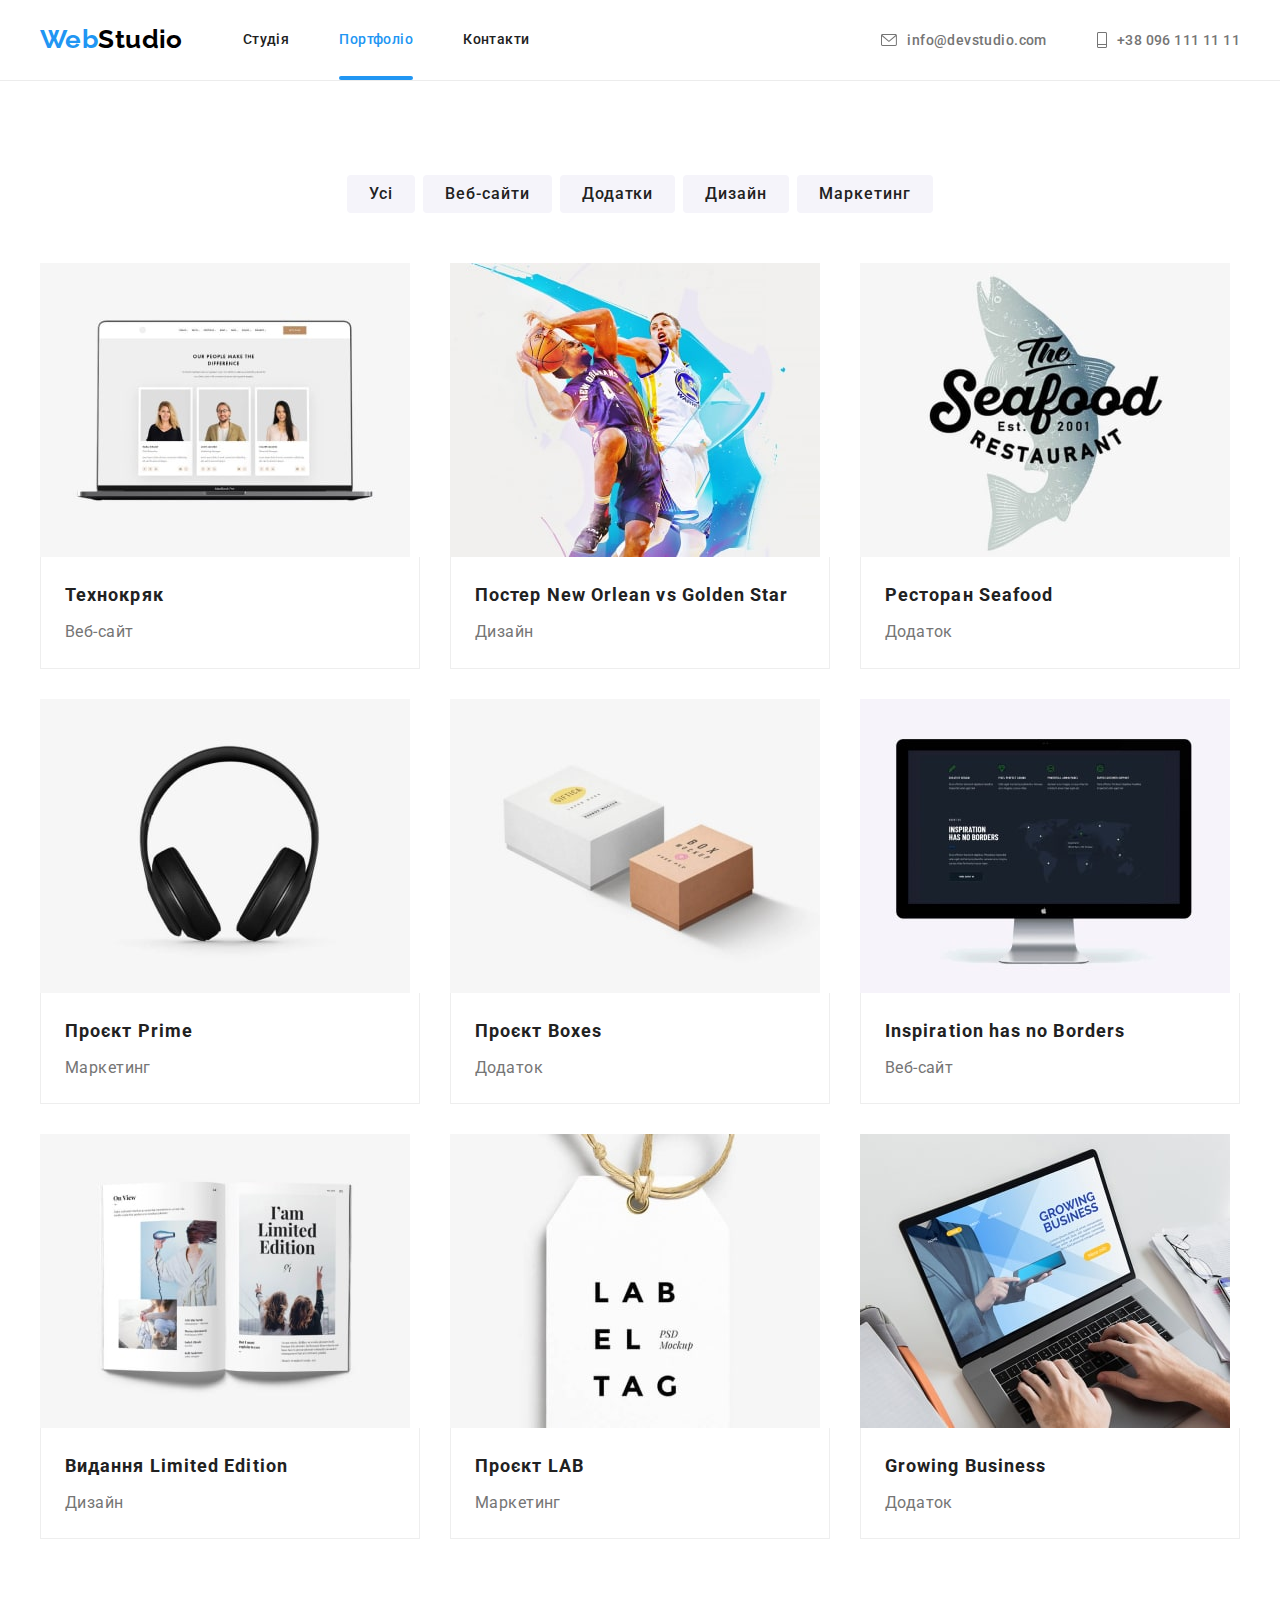
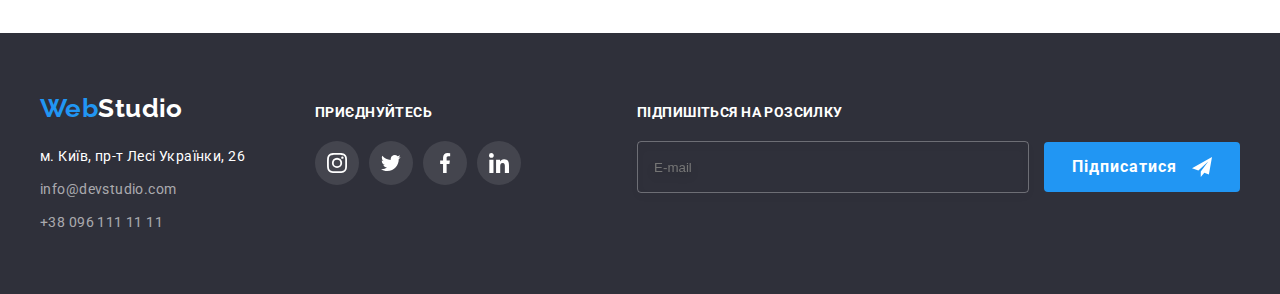
==== commit 49a13afa: "refactoring" ====
--- a/portfolio.html
+++ b/portfolio.html
@@ -26,25 +26,31 @@
     <header class="header">
       <div class="container main-nav">
         <nav class="nav">
-          <a class="logo" lang="en" href="./index.html"><span class="accent">Web</span>Studio</a>
-          <ul class="nav-list list">
-            <li class="item"><a class="link" href="./index.html">Студія</a></li>
-            <li class="item"><a class="link current" href="./portfolio.html">Портфоліо</a></li>
-            <li class="item"><a class="link" href="#">Контакти</a></li>
+          <a class="logo nav__logo" lang="en" href="./index.html"
+            >Web<span class="nav__accent">Studio</span></a
+          >
+          <ul class="nav__list list">
+            <li class="nav__item">
+              <a class="nav__link link" href="./index.html">Студія</a>
+            </li>
+            <li class="nav__item">
+              <a class="nav__link nav__link--current link" href="./portfolio.html">Портфоліо</a>
+            </li>
+            <li class="nav__item"><a class="nav__link link" href="#">Контакти</a></li>
           </ul>
         </nav>
-        <ul class="contact list">
-          <li>
-            <a class="mail link" href="mailto:info@devstudio.com">
-              <svg class="icon" width="16" height="12">
+        <ul class="contact contact__list list">
+          <li class="contact__item">
+            <a class="contact__link link" href="mailto:info@devstudio.com">
+              <svg class="contact__icon" width="16" height="12">
                 <use href="./images/icons.svg#icon-mail"></use>
               </svg>
               info@devstudio.com</a
             >
           </li>
-          <li>
-            <a class="phone link" href="tel:+380961111111">
-              <svg class="icon" width="10" height="16">
+          <li class="contact__item">
+            <a class="contact__link link" href="tel:+380961111111">
+              <svg class="contact__icon" width="10" height="16">
                 <use href="./images/icons.svg#icon-phone"></use>
               </svg>
               +38 096 111 11 11</a
@@ -292,73 +298,75 @@
 
     <footer class="footer">
       <div class="container footer-inner">
-        <div class="footer-left">
-          <a class="logo" lang="en" href="./index.html"><span class="accent">Web</span>Studio</a>
+        <div class="address">
+          <a class="address__logo logo" lang="en" href="./index.html"
+            >Web<span class="address__accent">Studio</span></a
+          >
           <address>
-            <ul class="list">
-              <li class="item">
+            <ul class="address__list list">
+              <li class="address__item">
                 <a
-                  class="location link"
+                  class="address__location link"
                   href="https://goo.gl/maps/CPtrU1FHBa2aNyZL9"
                   target="_blank"
                   rel="noopener noreferrer nofollow"
                   >м. Київ, пр-т Лесі Українки, 26</a
                 >
               </li>
-              <li class="item">
-                <a class="communication link" href="mailto:info@devstudio.com"
+              <li class="address__item">
+                <a class="address__link link" href="mailto:info@devstudio.com"
                   >info@devstudio.com</a
                 >
               </li>
-              <li class="item">
-                <a class="communication link" href="tel:+380961111111">+38 096 111 11 11</a>
+              <li class="address__item">
+                <a class="address__link link" href="tel:+380961111111">+38 096 111 11 11</a>
               </li>
             </ul>
           </address>
         </div>
-        <div class="footer-middle">
-          <b class="appeal">Приєднуйтесь</b>
-          <ul class="footer-socials list">
-            <li class="socials-item">
-              <a class="socials-link" href="#">
-                <svg class="icon" width="20" height="20">
+        <div class="footer-socials">
+          <b class="footer-socials appeal">Приєднуйтесь</b>
+          <ul class="footer-socials__list list">
+            <li class="footer-socials__item">
+              <a class="socials__link" href="#">
+                <svg class="footer-socials__icon" width="20" height="20">
                   <use href="./images/icons.svg#icon-instagram"></use>
                 </svg>
               </a>
             </li>
-            <li class="socials-item">
-              <a class="socials-link" href="#">
-                <svg class="icon" width="20" height="20">
+            <li class="footer-socials__item">
+              <a class="socials__link" href="#">
+                <svg class="footer-socials__icon" width="20" height="20">
                   <use href="./images/icons.svg#icon-twiter"></use>
                 </svg>
               </a>
             </li>
-            <li class="socials-item">
-              <a class="socials-link" href="#">
-                <svg class="icon" width="20" height="20">
+            <li class="footer-socials__item">
+              <a class="socials__link" href="#">
+                <svg class="footer-socials__icon" width="20" height="20">
                   <use href="./images/icons.svg#icon-facebook"></use>
                 </svg>
               </a>
             </li>
-            <li class="socials-item">
-              <a class="socials-link" href="#">
-                <svg class="icon" width="20" height="20">
+            <li class="footer-socials__item">
+              <a class="socials__link" href="#">
+                <svg class="footer-socials__icon" width="20" height="20">
                   <use href="./images/icons.svg#icon-linkedin"></use>
                 </svg>
               </a>
             </li>
           </ul>
         </div>
-        <div class="footer-right">
-          <b class="appeal">Підпишіться на розсилку</b>
-
-          <form name="signup_form" autocomplete="on">
-            <label for="user_email">
-              <input class="input" type="email" name="email" placeholder="E-mail" />
+        <div class="signup">
+          <b class="signup__appeal appeal">Підпишіться на розсилку</b>
+
+          <form name="signup__form">
+            <label>
+              <input class="signup__input" type="email" name="email" placeholder="E-mail" />
             </label>
-            <button class="button" type="submit">
+            <button class="signup__button button" type="submit">
               Підписатися
-              <svg class="icon" width="20" height="20">
+              <svg class="signup__icon" width="20" height="20">
                 <use href="./images/icons.svg#icon-telegram"></use>
               </svg>
             </button>
--- a/css/styles.css
+++ b/css/styles.css
@@ -13,9 +13,12 @@
     --footer-communication-color: rgba(255, 255, 255, .6);
     --timing-function: 250ms cubic-bezier(0.4, 0, 0.2, 1);
     --footer-socials-bg: rgba(255, 255, 255, .1);
+    --signup-input-border: rgba(255, 255, 255, 0.3);
     --occupation-text-bg: rgba(47, 48, 58, 0.8);
     --border-modal-close-btn: rgba(0, 0, 0, 0.1);
-    --button-box-shadow: 0px 4px 4px rgba(0, 0, 0, 0.15)
+    --border-modal-input: rgba(33, 33, 33, 0.2);
+    --button-box-shadow: 0px 4px 4px rgba(0, 0, 0, 0.15);
+    --signup-input-filter: rgba(0, 0, 0, 0.15);
 }
 
 body {
@@ -538,8 +541,8 @@
     height: 50px;
     background-color: transparent;
     color: var(--primary-color);
-    border: 1px solid rgba(255, 255, 255, 0.3);
-    filter: drop-shadow(0px 4px 4px rgba(0, 0, 0, 0.15));
+    border: 1px solid var(--signup-input-border);
+    filter: drop-shadow(0px 4px 4px var(--signup-input-filter));
     border-radius: 4px;
 }
 
@@ -551,7 +554,7 @@
     padding: 10px 28px;
     color: var(--primary-color);
     background: var(--accent-color);
-    box-shadow: 0px 4px 4px rgba(0, 0, 0, 0.15);
+    box-shadow: 0px 4px 4px var(--button-box-shadow);
 }
 
 .signup__icon {
@@ -576,6 +579,7 @@
     line-height: 1.63;
     color: var(--title-text-color);
     background-color: var(--portfolio-bg-btn-color);
+    transition: color var(--timing-function), background-color var(--timing-function), box-shadow var(--timing-function);
 }
 
 .project .button:hover,
@@ -642,10 +646,8 @@
 
 .examples .descr {
     padding: 20px 24px;
-
-    border-left: 1px solid var(--examples-border);
-    border-right: 1px solid var(--examples-border);
-    border-bottom: 1px solid var(--examples-border);
+    border: 1px solid var(--examples-border);
+    border-top: none;
 }
 
 
@@ -756,7 +758,7 @@
     width: 100%;
     height: 40px;
     outline: transparent;
-    border: 1px solid rgba(33, 33, 33, 0.2);
+    border: 1px solid var(--border-modal-input);
     fill: var(--accent-color);
     border-radius: 4px;
     transition: border var(--timing-function);
@@ -838,14 +840,13 @@
 
     color: var(--primary-color);
     background-color: var(--accent-color);
-    box-shadow: 0px 4px 4px rgba(0, 0, 0, 0.15);
+    box-shadow: 0px 4px 4px var(--button-box-shadow);
     border-radius: 4px;
     border: none;
-    transition: background-color var(--timing-function), box-shadow var(--timing-function);
+    transition: background-color var(--timing-function);
 }
 
 .modal__button:hover,
 .modal__button:focus {
     background-color: var(--hero-btn-active);
-    box-shadow: 0px 4px 4px rgba(0, 0, 0, 0.15);
 }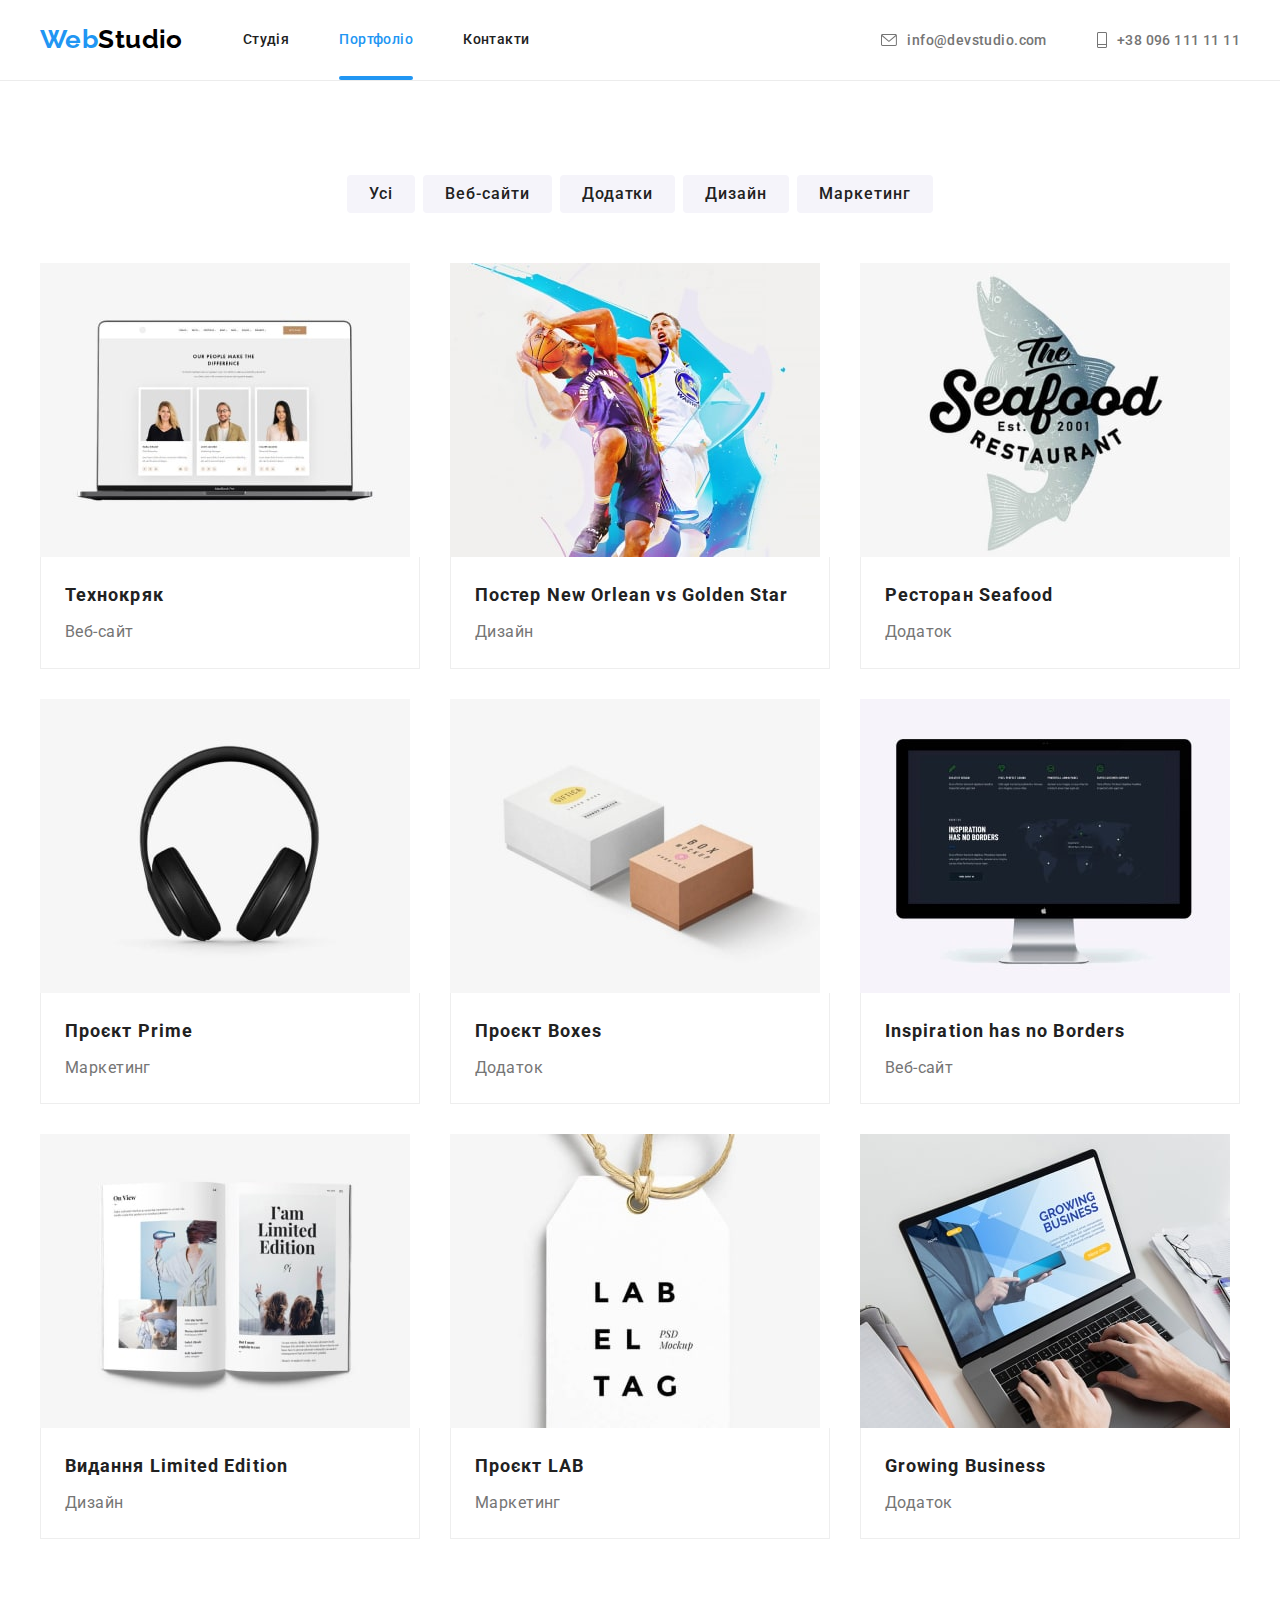
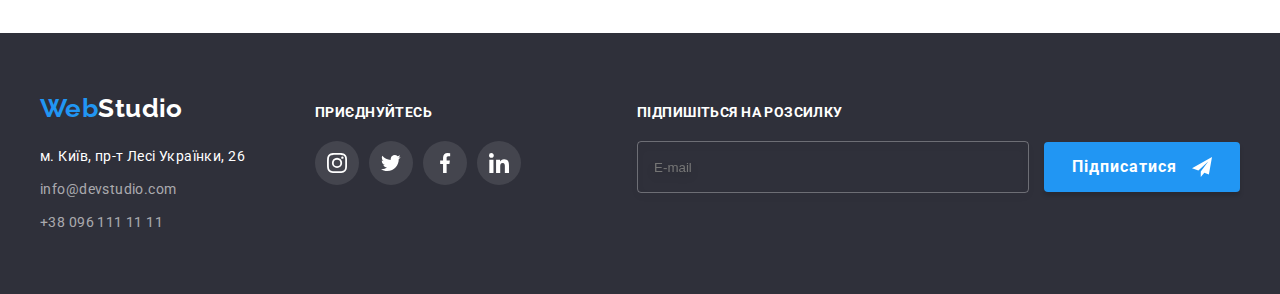
==== commit 60b8f044: "add portfolio.scss" ====
--- a/portfolio.html
+++ b/portfolio.html
@@ -18,8 +18,7 @@
       crossorigin="anonymous"
       referrerpolicy="no-referrer"
     />
-    <link rel="stylesheet" href="./css/main.min.css" />
-    <link rel="stylesheet" href="./css/styles.css" />
+    <link rel="stylesheet" href="./css/portfolio.min.css" />
   </head>
 
   <body>
@@ -64,20 +63,20 @@
       <section class="section project">
         <div class="container">
           <h1 class="visually-hidden">Наші проекти</h1>
-          <ul class="project__list list filter">
-            <li class="project__item item">
+          <ul class="project__list list">
+            <li class="project__item">
               <button class="project__button button" type="button">Усі</button>
             </li>
-            <li class="project__item item">
+            <li class="project__item">
               <button class="project__button button" type="button">Веб-сайти</button>
             </li>
-            <li class="project__item item">
+            <li class="project__item">
               <button class="project__button button" type="button">Додатки</button>
             </li>
-            <li class="project__item item">
+            <li class="project__item">
               <button class="project__button button" type="button">Дизайн</button>
             </li>
-            <li class="project__item item">
+            <li class="project__item">
               <button class="project__button button" type="button">Маркетинг</button>
             </li>
           </ul>
@@ -85,21 +84,21 @@
           <ul class="project-examples__list examples list">
             <li class="project-examples__item item-card">
               <a class="project-examples__link link" href="#">
-                <div class="project-examples__thiumb thumb">
+                <div class="project-examples__thumb">
                   <img
                     class="project-examples__image image"
                     src="./images/project1-site.jpg"
                     alt="Веб-сайт на ноутбуці"
                   />
-                  <div class="project-examples__overlay overlay">
-                    <p class="project-examples__about about">
-                      Ресурс пропонує комплексні пропозиції з різним рівнем функціоналу та сервісів.
-                      Все це дозволить відвідувачу отримати вичерпні відомості про компанію чи
-                      приватну особу.
-                    </p>
-                  </div>
-                </div>
-                <div class="project-examples__descr descr">
+                  <div class="project-examples__overlay">
+                    <p class="project-examples__about">
+                      Ресурс пропонує комплексні пропозиції з різним рівнем функціоналу та сервісів.
+                      Все це дозволить відвідувачу отримати вичерпні відомості про компанію чи
+                      приватну особу.
+                    </p>
+                  </div>
+                </div>
+                <div class="project-examples__descr">
                   <h2 class="project-examples__subtitle subtitle">Технокряк</h2>
                   <p class="project-examples__text text">Веб-сайт</p>
                 </div>
@@ -107,22 +106,22 @@
             </li>
             <li class="project-examples__item item-card">
               <a class="project-examples__link link" href="#">
-                <div class="project-examples__thiumb thumb">
+                <div class="project-examples__thumb">
                   <img
                     class="project-examples__image image"
                     src="./images/project2-design.jpg"
                     alt="Два баскетболісти"
                     width="370"
                   />
-                  <div class="project-examples__overlay overlay">
-                    <p class="project-examples__about about">
-                      Ресурс пропонує комплексні пропозиції з різним рівнем функціоналу та сервісів.
-                      Все це дозволить відвідувачу отримати вичерпні відомості про компанію чи
-                      приватну особу.
-                    </p>
-                  </div>
-                </div>
-                <div class="project-examples__descr descr">
+                  <div class="project-examples__overlay">
+                    <p class="project-examples__about">
+                      Ресурс пропонує комплексні пропозиції з різним рівнем функціоналу та сервісів.
+                      Все це дозволить відвідувачу отримати вичерпні відомості про компанію чи
+                      приватну особу.
+                    </p>
+                  </div>
+                </div>
+                <div class="project-examples__descr">
                   <h2 class="project-examples__subtitle subtitle">
                     Постер New Orlean vs Golden Star
                   </h2>
@@ -132,22 +131,22 @@
             </li>
             <li class="project-examples__item item-card">
               <a class="project-examples__link link" href="#">
-                <div class="project-examples__thiumb thumb">
+                <div class="project-examples__thumb">
                   <img
                     class="project-examples__image image"
                     src="./images/project3-app.jpg"
                     alt="Логотип ресторану морська їжа"
                     width="370"
                   />
-                  <div class="project-examples__overlay overlay">
-                    <p class="project-examples__about about">
-                      Ресурс пропонує комплексні пропозиції з різним рівнем функціоналу та сервісів.
-                      Все це дозволить відвідувачу отримати вичерпні відомості про компанію чи
-                      приватну особу.
-                    </p>
-                  </div>
-                </div>
-                <div class="project-examples__descr descr">
+                  <div class="project-examples__overlay">
+                    <p class="project-examples__about">
+                      Ресурс пропонує комплексні пропозиції з різним рівнем функціоналу та сервісів.
+                      Все це дозволить відвідувачу отримати вичерпні відомості про компанію чи
+                      приватну особу.
+                    </p>
+                  </div>
+                </div>
+                <div class="project-examples__descr">
                   <h2 class="project-examples__subtitle subtitle">Ресторан Seafood</h2>
                   <p class="project-examples__text text">Додаток</p>
                 </div>
@@ -155,22 +154,22 @@
             </li>
             <li class="project-examples__item item-card">
               <a class="project-examples__link link" href="#">
-                <div class="project-examples__thiumb thumb">
+                <div class="project-examples__thumb">
                   <img
                     class="project-examples__image image"
                     src="./images/project4-marketing.jpg"
                     alt="чорні повнорозмірні навушники"
                     width="370"
                   />
-                  <div class="project-examples__overlay overlay">
-                    <p class="project-examples__about about">
-                      Ресурс пропонує комплексні пропозиції з різним рівнем функціоналу та сервісів.
-                      Все це дозволить відвідувачу отримати вичерпні відомості про компанію чи
-                      приватну особу.
-                    </p>
-                  </div>
-                </div>
-                <div class="project-examples__descr descr">
+                  <div class="project-examples__overlay">
+                    <p class="project-examples__about">
+                      Ресурс пропонує комплексні пропозиції з різним рівнем функціоналу та сервісів.
+                      Все це дозволить відвідувачу отримати вичерпні відомості про компанію чи
+                      приватну особу.
+                    </p>
+                  </div>
+                </div>
+                <div class="project-examples__descr">
                   <h2 class="project-examples__subtitle subtitle">Проєкт Prime</h2>
                   <p class="project-examples__text text">Маркетинг</p>
                 </div>
@@ -178,15 +177,15 @@
             </li>
             <li class="project-examples__item item-card">
               <a class="project-examples__link link" href="#">
-                <div class="project-examples__thiumb thumb">
+                <div class="project-examples__thumb">
                   <img
                     class="project-examples__image image"
                     src="./images/project5-app.jpg"
                     alt="Дві коробки, біла та коричнева"
                     width="370"
                   />
-                  <div class="project-examples__overlay overlay">
-                    <p class="project-examples__about about">
+                  <div class="project-examples__overlay">
+                    <p class="project-examples__about">
                       Ресурс пропонує комплексні пропозиції з різним рівнем функціоналу та сервісів.
                       Все це дозволить відвідувачу отримати вичерпні відомості про компанію чи
                       приватну особу.
@@ -201,22 +200,22 @@
             </li>
             <li class="project-examples__item item-card">
               <a class="project-examples__link link" href="#">
-                <div class="project-examples__thiumb thumb">
+                <div class="project-examples__thumb">
                   <img
                     class="project-examples__image image"
                     src="./images/project6-site.jpg"
                     alt=" Компьюторний монітор"
                     width="370"
                   />
-                  <div class="project-examples__overlay overlay">
-                    <p class="project-examples__about about">
-                      Ресурс пропонує комплексні пропозиції з різним рівнем функціоналу та сервісів.
-                      Все це дозволить відвідувачу отримати вичерпні відомості про компанію чи
-                      приватну особу.
-                    </p>
-                  </div>
-                </div>
-                <div class="project-examples__descr descr">
+                  <div class="project-examples__overlay">
+                    <p class="project-examples__about">
+                      Ресурс пропонує комплексні пропозиції з різним рівнем функціоналу та сервісів.
+                      Все це дозволить відвідувачу отримати вичерпні відомості про компанію чи
+                      приватну особу.
+                    </p>
+                  </div>
+                </div>
+                <div class="project-examples__descr">
                   <h2 class="project-examples__subtitle subtitle">Inspiration has no Borders</h2>
                   <p class="project-examples__text text">Веб-сайт</p>
                 </div>
@@ -224,22 +223,22 @@
             </li>
             <li class="project-examples__item item-card">
               <a class="project-examples__link link" href="#">
-                <div class="project-examples__thiumb thumb">
+                <div class="project-examples__thumb">
                   <img
                     class="project-examples__image image"
                     src="./images/project7-design.jpg"
                     alt="Відкритий журнал"
                     width="370"
                   />
-                  <div class="project-examples__overlay overlay">
-                    <p class="project-examples__about about">
-                      Ресурс пропонує комплексні пропозиції з різним рівнем функціоналу та сервісів.
-                      Все це дозволить відвідувачу отримати вичерпні відомості про компанію чи
-                      приватну особу.
-                    </p>
-                  </div>
-                </div>
-                <div class="project-examples__descr descr">
+                  <div class="project-examples__overlay">
+                    <p class="project-examples__about">
+                      Ресурс пропонує комплексні пропозиції з різним рівнем функціоналу та сервісів.
+                      Все це дозволить відвідувачу отримати вичерпні відомості про компанію чи
+                      приватну особу.
+                    </p>
+                  </div>
+                </div>
+                <div class="project-examples__descr">
                   <h2 class="project-examples__subtitle subtitle">Видання Limited Edition</h2>
                   <p class="project-examples__text text">Дизайн</p>
                 </div>
@@ -247,22 +246,22 @@
             </li>
             <li class="project-examples__item item-card">
               <a class="project-examples__link link" href="#">
-                <div class="project-examples__thiumb thumb">
+                <div class="project-examples__thumb">
                   <img
                     class="project-examples__image image"
                     src="./images/project8-marketing.jpg"
                     alt="Стилізана бирка для одягу"
                     width="370"
                   />
-                  <div class="project-examples__overlay overlay">
-                    <p class="project-examples__about about">
-                      Ресурс пропонує комплексні пропозиції з різним рівнем функціоналу та сервісів.
-                      Все це дозволить відвідувачу отримати вичерпні відомості про компанію чи
-                      приватну особу.
-                    </p>
-                  </div>
-                </div>
-                <div class="project-examples__descr descr">
+                  <div class="project-examples__overlay">
+                    <p class="project-examples__about">
+                      Ресурс пропонує комплексні пропозиції з різним рівнем функціоналу та сервісів.
+                      Все це дозволить відвідувачу отримати вичерпні відомості про компанію чи
+                      приватну особу.
+                    </p>
+                  </div>
+                </div>
+                <div class="project-examples__descr">
                   <h2 class="project-examples__subtitle subtitle">Проєкт LAB</h2>
                   <p class="project-examples__text text">Маркетинг</p>
                 </div>
@@ -270,22 +269,22 @@
             </li>
             <li class="project-examples__item item-card">
               <a class="project-examples__link link" href="#">
-                <div class="project-examples__thiumb thumb">
+                <div class="project-examples__thumb">
                   <img
                     class="project-examples__image image"
                     src="./images/project9-app.jpg"
                     alt="Фото двох кисть руки працюючих за ноубуком"
                     width="370"
                   />
-                  <div class="project-examples__overlay overlay">
-                    <p class="project-examples__about about">
-                      Ресурс пропонує комплексні пропозиції з різним рівнем функціоналу та сервісів.
-                      Все це дозволить відвідувачу отримати вичерпні відомості про компанію чи
-                      приватну особу.
-                    </p>
-                  </div>
-                </div>
-                <div class="project-examples__descr descr">
+                  <div class="project-examples__overlay">
+                    <p class="project-examples__about">
+                      Ресурс пропонує комплексні пропозиції з різним рівнем функціоналу та сервісів.
+                      Все це дозволить відвідувачу отримати вичерпні відомості про компанію чи
+                      приватну особу.
+                    </p>
+                  </div>
+                </div>
+                <div class="project-examples__descr">
                   <h2 class="project-examples__subtitle subtitle">Growing Business</h2>
                   <p class="project-examples__text text">Додаток</p>
                 </div>
--- a/css/portfolio.min.css
+++ b/css/portfolio.min.css
@@ -0,0 +1,468 @@
+body {
+  margin: 0;
+  font-family: "Roboto", sans-serif;
+  font-size: 14px;
+  color: #757575;
+  letter-spacing: 0.03em;
+  background-color: #ffffff;
+}
+
+h1,
+h2,
+h3,
+p {
+  margin-top: 0;
+  margin-bottom: 0;
+}
+
+address {
+  font-style: normal;
+}
+
+.button {
+  font-family: inherit;
+  font-weight: 700;
+  line-height: 1.875;
+  letter-spacing: 0.06em;
+  font-size: 16px;
+  border-radius: 4px;
+  border: none;
+  display: inline-block;
+  cursor: pointer;
+  -webkit-transition: background-color 250ms cubic-bezier(0.4, 0, 0.2, 1), -webkit-box-shadow 250ms cubic-bezier(0.4, 0, 0.2, 1);
+  transition: background-color 250ms cubic-bezier(0.4, 0, 0.2, 1), -webkit-box-shadow 250ms cubic-bezier(0.4, 0, 0.2, 1);
+  transition: background-color 250ms cubic-bezier(0.4, 0, 0.2, 1), box-shadow 250ms cubic-bezier(0.4, 0, 0.2, 1);
+  transition: background-color 250ms cubic-bezier(0.4, 0, 0.2, 1), box-shadow 250ms cubic-bezier(0.4, 0, 0.2, 1), -webkit-box-shadow 250ms cubic-bezier(0.4, 0, 0.2, 1);
+}
+
+.section {
+  padding-top: 94px;
+  padding-bottom: 94px;
+}
+
+.list {
+  margin: 0;
+  padding-left: 0;
+  list-style: none;
+}
+
+.title {
+  margin-bottom: 50px;
+  text-align: center;
+  font-weight: 700;
+  font-size: 36px;
+  line-height: 1.17;
+  color: #212121;
+}
+
+.link {
+  text-decoration: none;
+}
+
+.image {
+  display: block;
+  max-width: 100%;
+  height: auto;
+}
+
+.container {
+  max-width: 1200px;
+  margin: 0 auto;
+  padding: 0 15px;
+}
+
+.visually-hidden {
+  position: absolute;
+  white-space: nowrap;
+  width: 1px;
+  height: 1px;
+  overflow: hidden;
+  border: 0;
+  padding: 0;
+  clip: rect(0 0 0 0);
+  -webkit-clip-path: inset(50%);
+          clip-path: inset(50%);
+  margin: -1px;
+}
+
+.subtitle {
+  color: #212121;
+}
+
+.header {
+  border-bottom: 1px solid #ececec;
+}
+
+.main-nav {
+  display: -webkit-box;
+  display: -ms-flexbox;
+  display: flex;
+  -webkit-box-align: center;
+      -ms-flex-align: center;
+          align-items: center;
+}
+
+.nav {
+  display: -webkit-box;
+  display: -ms-flexbox;
+  display: flex;
+  -webkit-box-align: center;
+      -ms-flex-align: center;
+          align-items: center;
+}
+
+.logo {
+  text-decoration: none;
+  font-family: "Raleway", sans-serif;
+  font-weight: 700;
+  font-size: 26px;
+  line-height: 1.2;
+  color: #2196f3;
+}
+
+.nav__logo {
+  padding-top: 24px;
+  padding-bottom: 25px;
+  margin-right: 60px;
+}
+
+.nav__accent {
+  color: #000000;
+}
+
+.nav__list {
+  display: -webkit-box;
+  display: -ms-flexbox;
+  display: flex;
+}
+
+.nav__item:not(:first-child) {
+  padding-left: 50px;
+}
+
+.nav__link {
+  display: block;
+  padding: 32px 0;
+  line-height: 1.14;
+  font-weight: 500;
+  color: #212121;
+  -webkit-transition: color 250ms cubic-bezier(0.4, 0, 0.2, 1);
+  transition: color 250ms cubic-bezier(0.4, 0, 0.2, 1);
+}
+.nav__link:hover, .nav__link:focus {
+  color: #2196f3;
+}
+.nav__link--current {
+  position: relative;
+  color: #2196f3;
+}
+.nav__link--current::after {
+  content: "";
+  position: absolute;
+  left: 0;
+  bottom: 0;
+  width: 100%;
+  height: 4px;
+  background-color: #2196f3;
+  border-radius: 2px;
+}
+
+.contact__list {
+  display: -webkit-box;
+  display: -ms-flexbox;
+  display: flex;
+  -webkit-box-align: center;
+      -ms-flex-align: center;
+          align-items: center;
+  margin-left: auto;
+  gap: 50px;
+}
+
+.contact__icon {
+  margin-right: 10px;
+  fill: currentColor;
+}
+
+.contact__link {
+  display: -webkit-box;
+  display: -ms-flexbox;
+  display: flex;
+  -webkit-box-align: center;
+      -ms-flex-align: center;
+          align-items: center;
+  padding: 32px 0;
+  font-weight: 500;
+  color: #757575;
+  text-decoration: none;
+  -webkit-transition: color 250ms cubic-bezier(0.4, 0, 0.2, 1);
+  transition: color 250ms cubic-bezier(0.4, 0, 0.2, 1);
+}
+.contact__link:hover, .contact__link:focus {
+  color: #2196f3;
+}
+
+.project__list {
+  display: -webkit-box;
+  display: -ms-flexbox;
+  display: flex;
+  -webkit-box-pack: center;
+      -ms-flex-pack: center;
+          justify-content: center;
+  margin-bottom: 50px;
+}
+
+.project__item:not(:first-child) {
+  margin-left: 8px;
+}
+
+.project__button {
+  padding: 6px 22px;
+  font-weight: 500;
+  line-height: 1.63;
+  color: #212121;
+  background-color: #f5f4fa;
+  -webkit-transition: color 250ms cubic-bezier(0.4, 0, 0.2, 1), background-color 250ms cubic-bezier(0.4, 0, 0.2, 1), -webkit-box-shadow 250ms cubic-bezier(0.4, 0, 0.2, 1);
+  transition: color 250ms cubic-bezier(0.4, 0, 0.2, 1), background-color 250ms cubic-bezier(0.4, 0, 0.2, 1), -webkit-box-shadow 250ms cubic-bezier(0.4, 0, 0.2, 1);
+  transition: color 250ms cubic-bezier(0.4, 0, 0.2, 1), background-color 250ms cubic-bezier(0.4, 0, 0.2, 1), box-shadow 250ms cubic-bezier(0.4, 0, 0.2, 1);
+  transition: color 250ms cubic-bezier(0.4, 0, 0.2, 1), background-color 250ms cubic-bezier(0.4, 0, 0.2, 1), box-shadow 250ms cubic-bezier(0.4, 0, 0.2, 1), -webkit-box-shadow 250ms cubic-bezier(0.4, 0, 0.2, 1);
+}
+
+.project .button:hover,
+.project .button:focus {
+  color: #ffffff;
+  background-color: #2196f3;
+  -webkit-box-shadow: 0px 1px 3px rgba(0, 0, 0, 0.12), 0px 1px 1px rgba(0, 0, 0, 0.14), 0px 2px 1px rgba(0, 0, 0, 0.2);
+          box-shadow: 0px 1px 3px rgba(0, 0, 0, 0.12), 0px 1px 1px rgba(0, 0, 0, 0.14), 0px 2px 1px rgba(0, 0, 0, 0.2);
+}
+
+.project .examples {
+  display: -webkit-box;
+  display: -ms-flexbox;
+  display: flex;
+  -ms-flex-wrap: wrap;
+      flex-wrap: wrap;
+  gap: 30px;
+}
+
+.project .item-card {
+  -ms-flex-preferred-size: calc((100% - 60px) / 3);
+      flex-basis: calc((100% - 60px) / 3);
+}
+
+.project-examples__link {
+  -webkit-transition: -webkit-box-shadow 250ms cubic-bezier(0.4, 0, 0.2, 1);
+  transition: -webkit-box-shadow 250ms cubic-bezier(0.4, 0, 0.2, 1);
+  transition: box-shadow 250ms cubic-bezier(0.4, 0, 0.2, 1);
+  transition: box-shadow 250ms cubic-bezier(0.4, 0, 0.2, 1), -webkit-box-shadow 250ms cubic-bezier(0.4, 0, 0.2, 1);
+}
+.project-examples__link .link:hover, .project-examples__link .link:focus {
+  display: block;
+  -webkit-box-shadow: 0px 1px 1px rgba(0, 0, 0, 0.12), 0px 4px 4px rgba(0, 0, 0, 0.06), 1px 4px 6px rgba(0, 0, 0, 0.16);
+          box-shadow: 0px 1px 1px rgba(0, 0, 0, 0.12), 0px 4px 4px rgba(0, 0, 0, 0.06), 1px 4px 6px rgba(0, 0, 0, 0.16);
+}
+
+.project-examples__thumb {
+  position: relative;
+  width: 370px;
+  height: 294px;
+  overflow: hidden;
+}
+
+.project-examples__overlay {
+  display: inline-block;
+  position: absolute;
+  top: 0;
+  left: 0;
+  padding: 63px 24px;
+  width: 100%;
+  height: 100%;
+  background-color: rgba(33, 150, 243, 0.9);
+  -webkit-transform: translateY(101%);
+          transform: translateY(101%);
+  -webkit-transition: -webkit-transform 250ms cubic-bezier(0.4, 0, 0.2, 1);
+  transition: -webkit-transform 250ms cubic-bezier(0.4, 0, 0.2, 1);
+  transition: transform 250ms cubic-bezier(0.4, 0, 0.2, 1);
+  transition: transform 250ms cubic-bezier(0.4, 0, 0.2, 1), -webkit-transform 250ms cubic-bezier(0.4, 0, 0.2, 1);
+}
+.link:hover .project-examples__overlay, .link:focus .project-examples__overlay {
+  -webkit-transform: translateY(0);
+          transform: translateY(0);
+}
+
+.project-examples__about {
+  font-weight: 400;
+  font-size: 18px;
+  line-height: 1.56;
+  color: #ffffff;
+}
+
+.project-examples__descr {
+  padding: 20px 24px;
+  border: 1px solid #eeeeee;
+  border-top: none;
+}
+
+.project-examples__subtitle {
+  margin-bottom: 4px;
+  font-weight: 700;
+  font-size: 18px;
+  line-height: 2;
+  letter-spacing: 0.06em;
+}
+
+.project-examples__text {
+  font-size: 16px;
+  line-height: 1.9;
+  color: #757575;
+}
+
+.footer {
+  padding-top: 60px;
+  padding-bottom: 60px;
+  background-color: #2f303a;
+}
+
+.footer-inner {
+  display: -webkit-box;
+  display: -ms-flexbox;
+  display: flex;
+  -webkit-box-align: baseline;
+      -ms-flex-align: baseline;
+          align-items: baseline;
+}
+
+.address {
+  margin-right: 70px;
+}
+
+.address__logo {
+  display: inline-block;
+  margin-bottom: 20px;
+  color: #2196f3;
+}
+
+.address__accent {
+  color: #ffffff;
+}
+
+.address__item:not(:last-child) {
+  display: block;
+  margin-bottom: 9px;
+}
+
+.address__location {
+  line-height: 1.71;
+  color: #ffffff;
+  -webkit-transition: color 250ms cubic-bezier(0.4, 0, 0.2, 1);
+  transition: color 250ms cubic-bezier(0.4, 0, 0.2, 1);
+}
+.address__location:hover, .address__location:focus {
+  color: #2196f3;
+}
+
+.address__link {
+  line-height: 1.71;
+  color: rgba(255, 255, 255, 0.6);
+  -webkit-transition: color 250ms cubic-bezier(0.4, 0, 0.2, 1);
+  transition: color 250ms cubic-bezier(0.4, 0, 0.2, 1);
+}
+.address__link:hover, .address__link:focus {
+  color: #2196f3;
+}
+
+.appeal {
+  display: block;
+  margin-bottom: 20px;
+  line-height: 1.14;
+  text-transform: uppercase;
+  color: #ffffff;
+}
+
+.footer-socials__list {
+  display: -webkit-box;
+  display: -ms-flexbox;
+  display: flex;
+  padding-bottom: 0;
+  gap: 10px;
+}
+
+.footer-socials__item {
+  width: 44px;
+  height: 44px;
+}
+
+.socials__link {
+  display: -webkit-box;
+  display: -ms-flexbox;
+  display: flex;
+  -webkit-box-align: center;
+      -ms-flex-align: center;
+          align-items: center;
+  -webkit-box-pack: center;
+      -ms-flex-pack: center;
+          justify-content: center;
+  width: 100%;
+  height: 100%;
+  border-radius: 50%;
+  background-color: rgba(255, 255, 255, 0.1);
+  -webkit-transition: background-color 250ms cubic-bezier(0.4, 0, 0.2, 1);
+  transition: background-color 250ms cubic-bezier(0.4, 0, 0.2, 1);
+}
+.socials__link:hover, .socials__link:focus {
+  background-color: #2196f3;
+}
+
+.footer-socials__icon {
+  fill: #ffffff;
+}
+
+.signup {
+  margin-left: auto;
+}
+
+.signup__input {
+  margin-right: 12px;
+  padding: 0 16px;
+  width: 358px;
+  height: 50px;
+  background-color: transparent;
+  color: #ffffff;
+  border: 1px solid rgba(255, 255, 255, 0.3);
+  -webkit-filter: drop-shadow(0px 4px 4px rgba(0, 0, 0, 0.15));
+          filter: drop-shadow(0px 4px 4px rgba(0, 0, 0, 0.15));
+  border-radius: 4px;
+}
+.signup__input::-webkit-input-placeholder {
+  padding: 15px 0;
+}
+.signup__input::-moz-placeholder {
+  padding: 15px 0;
+}
+.signup__input:-ms-input-placeholder {
+  padding: 15px 0;
+}
+.signup__input::-ms-input-placeholder {
+  padding: 15px 0;
+}
+.signup__input::placeholder {
+  padding: 15px 0;
+}
+
+.signup__button {
+  padding: 10px 28px;
+  color: #ffffff;
+  background: #2196f3;
+  -webkit-box-shadow: 0px 4px 4px rgba(0, 0, 0, 0.15);
+          box-shadow: 0px 4px 4px rgba(0, 0, 0, 0.15);
+}
+.signup__button:hover, .signup__button:focus {
+  background-color: #188ce8;
+  -webkit-box-shadow: 0px 4px 4px rgba(0, 0, 0, 0.15);
+          box-shadow: 0px 4px 4px rgba(0, 0, 0, 0.15);
+}
+
+.signup__icon {
+  margin-left: 10px;
+  -webkit-transform: translateY(25%);
+          transform: translateY(25%);
+}/*# sourceMappingURL=portfolio.min.css.map */